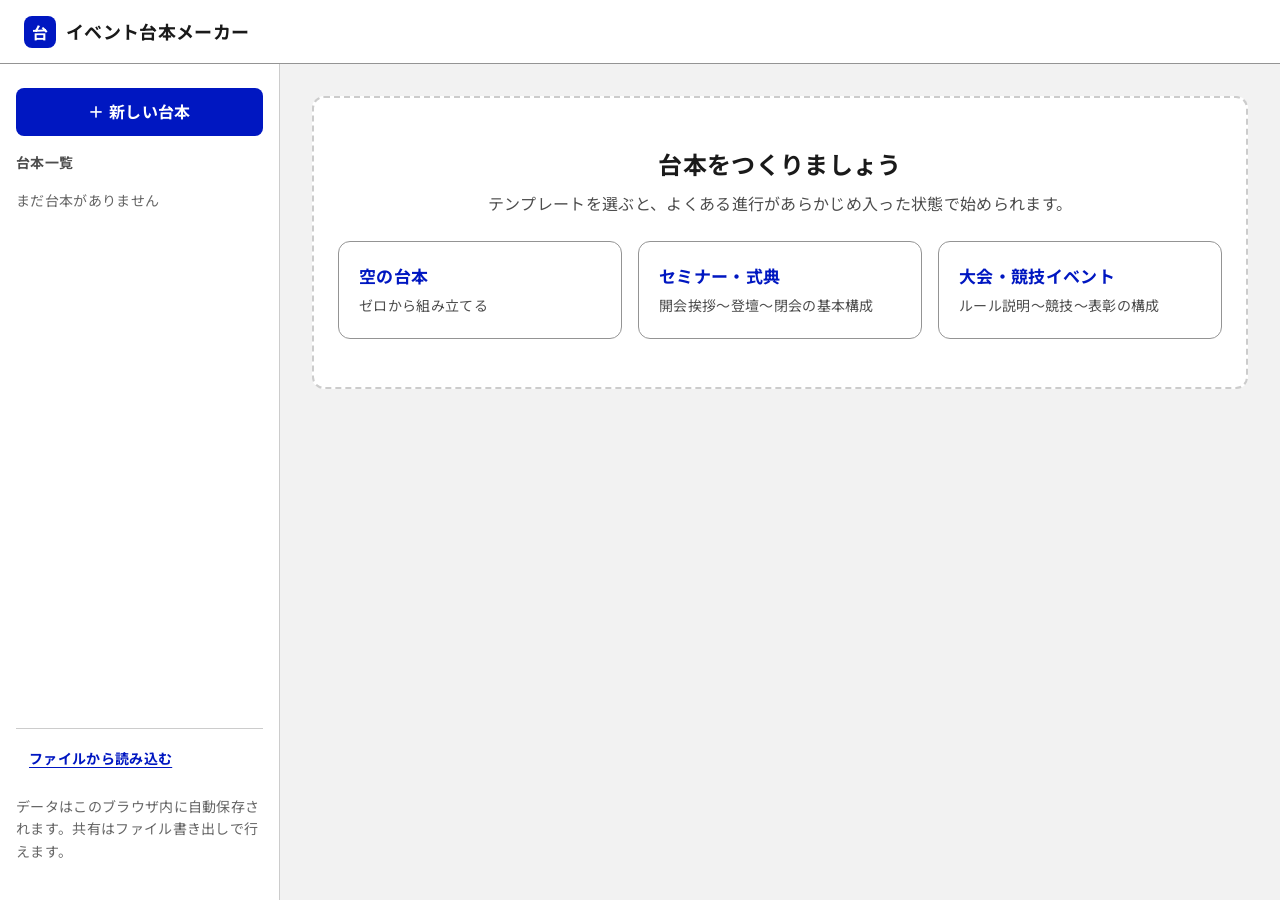
==== index.html @ 3f64791f "イベント台本メーカー 初版 Co-Authored-By: Claude Opus 5.5 <noreply@anthropic.com>" ====
<!doctype html>
<html lang="ja">
<head>
<meta charset="utf-8">
<meta name="viewport" content="width=device-width, initial-scale=1">
<title>イベント台本メーカー</title>
<link rel="preconnect" href="https://fonts.googleapis.com">
<link rel="preconnect" href="https://fonts.gstatic.com" crossorigin>
<link href="https://fonts.googleapis.com/css2?family=Noto+Sans+JP:wght@400;700&family=Noto+Sans+Mono:wght@400;700&display=swap" rel="stylesheet">
<style>
/* ===== デジタル庁デザインシステム（DADS）のデザイントークン ===== */
:root{
  --blue-50:#e8f1fe; --blue-100:#d9e6ff; --blue-200:#c5d7fb; --blue-600:#3460fb;
  --blue-800:#0031d8; --blue-900:#0017c1; --blue-1000:#00118f; --blue-1100:#000071;
  --lightblue-50:#f0f9ff; --lightblue-100:#dcf0ff; --lightblue-900:#0055ad;
  --green-50:#e6f5ec; --green-800:#197a4b;
  --orange-50:#ffeee2; --orange-800:#c74700;
  --yellow-300:#ffd43d;
  --red-50:#fdeeee; --red-900:#ce0000;
  --gray-50:#f2f2f2; --gray-100:#e6e6e6; --gray-200:#cccccc; --gray-420:#949494;
  --gray-536:#767676; --gray-600:#666666; --gray-700:#4d4d4d; --gray-800:#333333; --gray-900:#1a1a1a;
  --white:#fff; --black:#000;
  --radius-4:4px; --radius-8:8px; --radius-12:12px;
  --elevation-1:0 2px 8px 1px rgba(0,0,0,.1),0 1px 5px 0 rgba(0,0,0,.3);
  --elevation-3:0 4px 16px 3px rgba(0,0,0,.1),0 1px 6px 0 rgba(0,0,0,.3);
  --font-sans:'Noto Sans JP',"Hiragino Sans","Hiragino Kaku Gothic ProN",Meiryo,sans-serif;
  --font-mono:'Noto Sans Mono',ui-monospace,monospace;
}
*{box-sizing:border-box}
html,body{margin:0}
body{font-family:var(--font-sans);font-size:16px;line-height:1.7;letter-spacing:.02em;color:var(--gray-900);background:var(--gray-50)}
h1,h2,h3{margin:0;line-height:1.5;font-weight:700}
button,input,select,textarea{font:inherit;color:inherit;letter-spacing:inherit}

/* フォーカスリング（DADS：黒アウトライン＋黄色） */
:focus-visible{outline:4px solid var(--black);outline-offset:2px;box-shadow:0 0 0 2px var(--yellow-300)}

/* ヘッダー */
.app-header{position:sticky;top:0;z-index:20;background:var(--white);border-bottom:1px solid var(--gray-420);height:64px;display:flex;align-items:center;gap:16px;padding:0 24px}
.app-title{font-size:18px;display:flex;align-items:center;gap:10px}
.app-title .logo{width:32px;height:32px;border-radius:var(--radius-8);background:var(--blue-900);color:#fff;display:grid;place-items:center;font-size:16px}
.save-status{margin-left:auto;font-size:14px;color:var(--gray-600)}

/* レイアウト */
.layout{display:grid;grid-template-columns:280px 1fr;min-height:calc(100vh - 64px)}
.sidebar{background:var(--white);border-right:1px solid var(--gray-200);padding:24px 16px;display:flex;flex-direction:column;gap:16px}
.main{padding:32px 32px 120px;max-width:1200px;width:100%}
@media (max-width:860px){
  .layout{grid-template-columns:1fr}
  .sidebar{border-right:none;border-bottom:1px solid var(--gray-200)}
  .main{padding:24px 16px 120px}
  .app-header{padding:0 16px}
}

/* ボタン（DADS：塗り／アウトライン／テキスト） */
.btn{display:inline-flex;align-items:center;justify-content:center;gap:6px;min-height:48px;padding:0 20px;border-radius:var(--radius-8);border:1px solid transparent;font-weight:700;font-size:16px;cursor:pointer;text-decoration:none;white-space:nowrap}
.btn-sm{min-height:36px;padding:0 12px;font-size:14px;border-radius:var(--radius-4)}
.btn-primary{background:var(--blue-900);color:var(--white)}
.btn-primary:hover{background:var(--blue-1000);text-decoration:underline}
.btn-primary:active{background:var(--blue-1100)}
.btn-secondary{background:var(--white);color:var(--blue-900);border-color:var(--blue-900)}
.btn-secondary:hover{background:var(--blue-50);color:var(--blue-1000);border-color:var(--blue-1000);text-decoration:underline}
.btn-tertiary{background:transparent;color:var(--blue-900);text-decoration:underline;text-underline-offset:3px}
.btn-tertiary:hover{background:var(--blue-50);color:var(--blue-1000);text-decoration-thickness:3px}
.btn-danger{background:transparent;color:var(--red-900);text-decoration:underline;text-underline-offset:3px}
.btn-danger:hover{background:var(--red-50)}
.btn:disabled{background:var(--gray-200);color:var(--gray-600);border-color:transparent;cursor:not-allowed;text-decoration:none}
.btn-icon{min-height:36px;width:36px;padding:0;border-radius:var(--radius-4);background:transparent;border:1px solid var(--gray-200);color:var(--gray-800);cursor:pointer;font-size:16px}
.btn-icon:hover{background:var(--gray-50);border-color:var(--gray-536)}
.btn-icon:disabled{opacity:.35;cursor:not-allowed}

/* 入力（DADS：48px高・1pxボーダー・8px角丸） */
.field{display:flex;flex-direction:column;gap:6px;min-width:0}
.field label,.field .label{font-size:14px;font-weight:700;color:var(--gray-800)}
.input,.select,.textarea{width:100%;min-height:48px;padding:10px 14px;border:1px solid var(--gray-600);border-radius:var(--radius-8);background:var(--white);font-size:16px}
.input:hover,.select:hover,.textarea:hover{border-color:var(--black)}
.input-sm{min-height:40px;padding:6px 10px}
.textarea{line-height:1.8;resize:vertical;min-height:96px}
.select{appearance:none;padding-right:40px;background-image:url("data:image/svg+xml,%3Csvg xmlns='http://www.w3.org/2000/svg' width='16' height='16' viewBox='0 0 24 24'%3E%3Cpath fill='%231a1a1a' d='M12 15.4 6.6 10 8 8.6l4 4 4-4 1.4 1.4z'/%3E%3C/svg%3E");background-repeat:no-repeat;background-position:right 12px center}
.hint{font-size:14px;color:var(--gray-600);line-height:1.6}

/* サイドバー：台本一覧 */
.side-heading{font-size:14px;font-weight:700;color:var(--gray-700)}
.script-list{list-style:none;margin:0;padding:0;display:flex;flex-direction:column;gap:4px;overflow:auto}
.script-item{width:100%;text-align:left;background:transparent;border:1px solid transparent;border-radius:var(--radius-8);padding:10px 12px;cursor:pointer;display:block}
.script-item:hover{background:var(--gray-50)}
.script-item[aria-current="true"]{background:var(--blue-50);border-color:var(--blue-200)}
.script-item[aria-current="true"] .si-title{color:var(--blue-900)}
.si-title{font-weight:700;display:block;overflow:hidden;text-overflow:ellipsis;white-space:nowrap}
.si-meta{font-size:13px;color:var(--gray-600)}
.side-footer{margin-top:auto;display:flex;flex-direction:column;gap:4px;border-top:1px solid var(--gray-200);padding-top:12px}
.side-footer .btn{justify-content:flex-start}

/* カード */
.card{background:var(--white);border:1px solid var(--gray-200);border-radius:var(--radius-12);padding:24px}
.card + .card{margin-top:24px}
.grid{display:grid;gap:16px}
.grid-4{grid-template-columns:2fr 1fr 1fr 1fr}
.grid-2{grid-template-columns:1fr 1fr}
@media (max-width:860px){.grid-4,.grid-2{grid-template-columns:1fr 1fr}.grid-4 .span-all{grid-column:1/-1}}

/* タブ */
.toolbar{display:flex;flex-wrap:wrap;align-items:center;gap:12px;margin-bottom:24px}
.tabs{display:inline-flex;border-bottom:1px solid var(--gray-420)}
.tab{background:none;border:none;padding:10px 20px;font-weight:700;color:var(--gray-700);cursor:pointer;border-bottom:4px solid transparent;margin-bottom:-1px}
.tab:hover{color:var(--blue-900);background:var(--blue-50)}
.tab[aria-selected="true"]{color:var(--blue-900);border-bottom-color:var(--blue-900)}
.toolbar .spacer{flex:1}
.btn-group{display:flex;flex-wrap:wrap;gap:8px}

/* サマリー */
.summary{display:flex;flex-wrap:wrap;gap:24px;padding:16px 20px;background:var(--lightblue-50);border:1px solid var(--lightblue-100);border-radius:var(--radius-8);margin:24px 0}
.summary div{display:flex;flex-direction:column}
.summary dt{font-size:13px;color:var(--gray-700)}
.summary dd{margin:0;font-size:22px;font-weight:700;font-family:var(--font-mono);color:var(--lightblue-900)}

/* セグメント（台本の1ブロック） */
.seg-list{list-style:none;margin:0;padding:0;display:flex;flex-direction:column;gap:12px}
.seg{background:var(--white);border:1px solid var(--gray-200);border-left:6px solid var(--seg-color,var(--gray-420));border-radius:var(--radius-8);transition:box-shadow .15s}
.seg:hover{box-shadow:var(--elevation-1)}
.seg.dragging{opacity:.5}
.seg.drop-before{box-shadow:0 -4px 0 0 var(--blue-900)}
.seg.drop-after{box-shadow:0 4px 0 0 var(--blue-900)}
.seg-head{display:grid;grid-template-columns:28px 92px 120px 1fr 96px auto;gap:12px;align-items:center;padding:12px 16px}
.drag-handle{cursor:grab;color:var(--gray-536);font-size:18px;text-align:center;user-select:none;background:none;border:none;padding:4px}
.seg-time{font-family:var(--font-mono);font-weight:700;font-size:18px;color:var(--gray-900)}
.seg-time small{display:block;font-size:12px;color:var(--gray-600);font-weight:400;font-family:var(--font-sans)}
.dur-wrap{display:flex;align-items:center;gap:4px}
.dur-wrap .input{text-align:right;font-family:var(--font-mono)}
.dur-wrap span{font-size:14px;color:var(--gray-700)}
.seg-actions{display:flex;gap:4px}
.seg-body{padding:0 16px 16px 56px;display:grid;gap:12px}
.seg-body[hidden]{display:none}
.cue-grid{display:grid;grid-template-columns:repeat(4,1fr);gap:12px}
.toggle-body{background:none;border:none;color:var(--blue-900);font-size:14px;font-weight:700;cursor:pointer;padding:0 16px 12px 56px;text-decoration:underline;text-underline-offset:3px}
.main{container-type:inline-size}
@container (max-width:900px){
  .seg-head{grid-template-columns:24px auto 140px 104px 1fr;grid-template-areas:"h t type dur a" "h title title title title"}
  .seg-head .drag-handle{grid-area:h}.seg-head .seg-time{grid-area:t}.seg-head .type-sel{grid-area:type}
  .seg-head .dur-wrap{grid-area:dur}.seg-head .title-in{grid-area:title}.seg-head .seg-actions{grid-area:a;justify-content:flex-end}
  .seg-body,.toggle-body{padding-left:52px}
  .cue-grid{grid-template-columns:1fr 1fr}
}
@container (max-width:560px){
  .seg-head{grid-template-columns:20px 1fr 1fr;grid-template-areas:"h t a" "h type dur" "h title title";padding:12px}
  .seg-actions{flex-wrap:wrap}
  .seg-body,.toggle-body{padding-left:12px;padding-right:12px}
  .cue-grid{grid-template-columns:1fr}
}
.add-row{display:flex;flex-wrap:wrap;gap:12px;margin-top:16px}

/* タイプ別の色 */
.t-progress{--seg-color:var(--blue-900)}
.t-mc{--seg-color:#008bf2}
.t-talk{--seg-color:var(--orange-800)}
.t-show{--seg-color:var(--green-800)}
.t-break{--seg-color:var(--gray-420)}
.t-other{--seg-color:var(--gray-700)}
.tag{display:inline-block;font-size:12px;font-weight:700;padding:2px 8px;border-radius:var(--radius-4);border:1px solid currentColor;white-space:nowrap}
.tag.t-progress{color:var(--blue-900);background:var(--blue-50)}
.tag.t-mc{color:var(--lightblue-900);background:var(--lightblue-50)}
.tag.t-talk{color:var(--orange-800);background:var(--orange-50)}
.tag.t-show{color:var(--green-800);background:var(--green-50)}
.tag.t-break{color:var(--gray-700);background:var(--gray-50)}
.tag.t-other{color:var(--gray-800);background:var(--white)}

/* 空状態 */
.empty{text-align:center;padding:48px 24px;border:2px dashed var(--gray-200);border-radius:var(--radius-12);background:var(--white)}
.empty p{color:var(--gray-700);margin:8px 0 24px}
.template-grid{display:grid;grid-template-columns:repeat(auto-fit,minmax(220px,1fr));gap:16px;margin-top:24px;text-align:left}
.template-card{background:var(--white);border:1px solid var(--gray-420);border-radius:var(--radius-12);padding:20px;cursor:pointer;text-align:left}
.template-card:hover{border-color:var(--blue-900);background:var(--blue-50)}
.template-card strong{display:block;color:var(--blue-900);font-size:17px}
.template-card span{font-size:14px;color:var(--gray-700)}

/* プレビュー（台本・印刷用） */
.preview{background:var(--white);border:1px solid var(--gray-200);border-radius:var(--radius-12);padding:40px}
.pv-head{border-bottom:2px solid var(--gray-900);padding-bottom:16px;margin-bottom:20px}
.pv-head h2{font-size:26px}
.pv-meta{display:flex;flex-wrap:wrap;gap:4px 24px;font-size:14px;color:var(--gray-700);margin-top:8px}
.pv-memo{white-space:pre-wrap;font-size:14px;background:var(--gray-50);padding:12px 16px;border-radius:var(--radius-8);margin-bottom:20px}
.pv-table{width:100%;border-collapse:collapse;font-size:14px;line-height:1.7}
.pv-table th{background:var(--gray-800);color:#fff;text-align:left;padding:8px 10px;font-weight:700;white-space:nowrap}
.pv-table td{border-bottom:1px solid var(--gray-200);padding:10px;vertical-align:top}
.pv-table tr.pv-break td{background:var(--gray-50)}
.pv-time{font-family:var(--font-mono);font-weight:700;white-space:nowrap}
.pv-title{font-weight:700;font-size:15px;display:flex;gap:8px;align-items:center;flex-wrap:wrap}
.pv-speaker{font-size:13px;color:var(--gray-700)}
.pv-line{white-space:pre-wrap;margin-top:6px;padding-left:12px;border-left:3px solid var(--gray-200)}
.pv-cue{font-size:13px;white-space:pre-wrap}
.pv-cue b{display:inline-block;min-width:3em;color:var(--gray-700)}
.preview-wrap{overflow-x:auto}

/* トースト */
.toast{position:fixed;left:50%;bottom:24px;transform:translateX(-50%);background:var(--gray-900);color:#fff;padding:12px 16px 12px 20px;border-radius:var(--radius-8);box-shadow:var(--elevation-3);display:flex;align-items:center;gap:16px;z-index:50;max-width:calc(100% - 32px)}
.toast[hidden]{display:none}
.toast button{background:none;border:none;color:var(--yellow-300);font-weight:700;text-decoration:underline;cursor:pointer;padding:4px}

/* ダイアログ */
dialog{border:none;border-radius:var(--radius-12);padding:32px;max-width:480px;width:calc(100% - 32px);box-shadow:var(--elevation-3)}
dialog::backdrop{background:rgba(0,0,0,.5)}
dialog h2{font-size:20px;margin-bottom:8px}
dialog .actions{display:flex;justify-content:flex-end;gap:12px;margin-top:24px;flex-wrap:wrap}

.visually-hidden{position:absolute!important;width:1px;height:1px;overflow:hidden;clip:rect(0 0 0 0);white-space:nowrap}

/* 印刷 */
@media print{
  @page{size:A4;margin:12mm}
  body{background:#fff}
  .app-header,.sidebar,.toolbar,.no-print,.toast{display:none!important}
  .layout{display:block}
  .main{padding:0;max-width:none}
  .preview{border:none;padding:0}
  .pv-table th{background:#333!important;color:#fff!important;-webkit-print-color-adjust:exact;print-color-adjust:exact}
  .pv-table tr{break-inside:avoid}
}
</style>
</head>
<body>
<header class="app-header">
  <h1 class="app-title"><span class="logo" aria-hidden="true">台</span>イベント台本メーカー</h1>
  <span class="save-status" id="saveStatus" role="status" aria-live="polite"></span>
</header>

<div class="layout">
  <aside class="sidebar" aria-label="台本一覧">
    <button class="btn btn-primary" id="newBtn">＋ 新しい台本</button>
    <h2 class="side-heading">台本一覧</h2>
    <ul class="script-list" id="scriptList"></ul>
    <div class="side-footer">
      <button class="btn btn-tertiary btn-sm" id="importBtn">ファイルから読み込む</button>
      <input type="file" id="importFile" accept=".json,application/json" class="visually-hidden" tabindex="-1">
      <p class="hint">データはこのブラウザ内に自動保存されます。共有はファイル書き出しで行えます。</p>
    </div>
  </aside>

  <main class="main" id="main"></main>
</div>

<div class="toast" id="toast" hidden role="status" aria-live="polite"><span id="toastMsg"></span><button id="toastUndo" hidden>元に戻す</button></div>

<dialog id="confirmDlg">
  <h2 id="confirmTitle">確認</h2>
  <p id="confirmMsg"></p>
  <div class="actions">
    <button class="btn btn-secondary" value="cancel" id="confirmCancel">キャンセル</button>
    <button class="btn btn-primary" id="confirmOk">削除する</button>
  </div>
</dialog>

<script>
(() => {
'use strict';

const STORE_KEY = 'event-script-maker:v1';
const TYPES = [
  {v:'progress', label:'進行'},
  {v:'mc',       label:'MC'},
  {v:'talk',     label:'登壇・挨拶'},
  {v:'show',     label:'演出'},
  {v:'break',    label:'休憩・転換'},
  {v:'other',    label:'その他'},
];
const typeLabel = v => (TYPES.find(t => t.v === v) || TYPES[5]).label;

const uid = () => Math.random().toString(36).slice(2, 10) + Date.now().toString(36).slice(-4);
const esc = s => String(s ?? '').replace(/[&<>"']/g, c => ({'&':'&amp;','<':'&lt;','>':'&gt;','"':'&quot;',"'":'&#39;'}[c]));

const seg = (type, title, dur, extra = {}) => ({id:uid(), type, title, dur, speaker:'', line:'', sound:'', light:'', video:'', note:'', ...extra});

const TEMPLATES = {
  blank: {
    name:'空の台本', desc:'ゼロから組み立てる',
    rows: () => [seg('progress','開演', 5)],
  },
  ceremony: {
    name:'セミナー・式典', desc:'開会挨拶〜登壇〜閉会の基本構成',
    rows: () => [
      seg('show','開場・客入れ', 30, {sound:'客入れBGM', light:'客電100%', video:'待機スライド'}),
      seg('mc','開演アナウンス', 3, {speaker:'MC', line:'皆さま、本日はお忙しい中お越しいただき、誠にありがとうございます。\nまもなく開演いたします。', sound:'BGM F.O.', light:'客電ダウン'}),
      seg('talk','主催者挨拶', 5, {speaker:'主催者', video:'タイトルスライド'}),
      seg('talk','基調講演', 40, {speaker:'登壇者', video:'登壇者PC切替'}),
      seg('break','休憩', 10, {sound:'休憩BGM', light:'客電50%'}),
      seg('talk','パネルディスカッション', 40, {speaker:'モデレーター／パネリスト'}),
      seg('mc','閉会挨拶・アナウンス', 5, {speaker:'MC', line:'以上をもちまして、本日のプログラムはすべて終了となります。'}),
      seg('show','客出し', 15, {sound:'客出しBGM', light:'客電100%'}),
    ],
  },
  competition: {
    name:'大会・競技イベント', desc:'ルール説明〜競技〜表彰の構成',
    rows: () => [
      seg('show','開場・受付', 30, {sound:'客入れBGM'}),
      seg('mc','オープニング', 5, {speaker:'MC', line:'お待たせいたしました！ただいまより大会を開催いたします！', sound:'OP SE → BGM', light:'ステージ明転'}),
      seg('mc','ルール説明', 5, {speaker:'MC', video:'ルールスライド'}),
      seg('progress','競技', 60, {note:'計測スタッフ配置'}),
      seg('break','集計・転換', 15, {sound:'転換BGM'}),
      seg('show','結果発表・表彰式', 15, {speaker:'MC／プレゼンター', sound:'ドラムロール→ファンファーレ', light:'スポット'}),
      seg('mc','クロージング', 5, {speaker:'MC'}),
    ],
  },
};

/* ---------- 状態 ---------- */
let state = load();
let view = 'edit';
let openBodies = new Set();
let undoFn = null;

function load(){
  try {
    const d = JSON.parse(localStorage.getItem(STORE_KEY));
    if (d && Array.isArray(d.scripts)) return d;
  } catch(e) {}
  return {scripts:[], currentId:null};
}
let saveTimer;
function save(immediate){
  clearTimeout(saveTimer);
  const run = () => {
    try {
      localStorage.setItem(STORE_KEY, JSON.stringify(state));
      setStatus('保存しました ' + new Date().toLocaleTimeString('ja-JP',{hour:'2-digit',minute:'2-digit'}));
    } catch(e) { setStatus('保存できませんでした（ブラウザの設定をご確認ください）'); }
  };
  setStatus('保存中…');
  immediate ? run() : (saveTimer = setTimeout(run, 400));
}
const setStatus = t => document.getElementById('saveStatus').textContent = t;
const current = () => state.scripts.find(s => s.id === state.currentId) || null;
const touch = s => { s.updatedAt = Date.now(); };

/* ---------- 時間計算 ---------- */
function toSec(hhmm){
  const m = /^(\d{1,2}):(\d{2})/.exec(hhmm || '');
  return m ? (+m[1]) * 3600 + (+m[2]) * 60 : 0;
}
function fmt(sec){
  sec = Math.round(sec);
  const h = Math.floor(sec / 3600) % 24, m = Math.floor(sec % 3600 / 60), s = sec % 60;
  const p = n => String(n).padStart(2,'0');
  return `${p(h)}:${p(m)}` + (s ? `:${p(s)}` : '');
}
function fmtDur(min){
  const total = Math.round(min * 60);
  const h = Math.floor(total / 3600), m = Math.floor(total % 3600 / 60), s = total % 60;
  return (h ? `${h}時間` : '') + (m || (!h && !s) ? `${m}分` : '') + (s ? `${s}秒` : '');
}
function timeline(s){
  let t = toSec(s.startTime);
  return s.rows.map(r => { const start = t; t += (Number(r.dur) || 0) * 60; return {start, end:t}; });
}

/* ---------- 台本操作 ---------- */
function createScript(tplKey){
  const tpl = TEMPLATES[tplKey];
  const s = {
    id:uid(), title: tplKey === 'blank' ? '新しい台本' : tpl.name + '（台本）',
    date:'', venue:'', startTime:'13:00', staff:'', memo:'',
    rows: tpl.rows(), updatedAt: Date.now(),
  };
  state.scripts.unshift(s);
  state.currentId = s.id;
  view = 'edit';
  save(true); render();
  setTimeout(() => document.getElementById('f-title')?.select(), 0);
}

/* ---------- 描画 ---------- */
const $main = document.getElementById('main');

function render(){
  renderList();
  const s = current();
  if (!s) return renderEmpty();
  $main.innerHTML = `
    <div class="toolbar no-print">
      <div class="tabs" role="tablist" aria-label="表示切替">
        <button class="tab" role="tab" aria-selected="${view==='edit'}" data-view="edit">編集</button>
        <button class="tab" role="tab" aria-selected="${view==='preview'}" data-view="preview">台本プレビュー</button>
      </div>
      <span class="spacer"></span>
      <div class="btn-group">
        <button class="btn btn-secondary btn-sm" data-act="print">印刷・PDF</button>
        <button class="btn btn-secondary btn-sm" data-act="csv">Excel用CSV</button>
        <button class="btn btn-secondary btn-sm" data-act="export">共有用ファイル</button>
        <button class="btn btn-tertiary btn-sm" data-act="dup-script">台本を複製</button>
        <button class="btn btn-danger btn-sm" data-act="del-script">台本を削除</button>
      </div>
    </div>
    ${view === 'edit' ? editHTML(s) : previewHTML(s)}
  `;
  if (view === 'edit') bindDrag();
}

function renderList(){
  const ul = document.getElementById('scriptList');
  if (!state.scripts.length){ ul.innerHTML = '<li class="hint">まだ台本がありません</li>'; return; }
  ul.innerHTML = state.scripts.map(s => `
    <li><button class="script-item" data-open="${s.id}" aria-current="${s.id===state.currentId}">
      <span class="si-title">${esc(s.title || '無題の台本')}</span>
      <span class="si-meta">${esc(s.date || '日付未定')}・${s.rows.length}項目</span>
    </button></li>`).join('');
}

function renderEmpty(){
  $main.innerHTML = `
    <div class="empty">
      <h2>台本をつくりましょう</h2>
      <p>テンプレートを選ぶと、よくある進行があらかじめ入った状態で始められます。</p>
      <div class="template-grid">
        ${Object.entries(TEMPLATES).map(([k,t]) => `
          <button class="template-card" data-tpl="${k}"><strong>${esc(t.name)}</strong><span>${esc(t.desc)}</span></button>`).join('')}
      </div>
    </div>`;
}

function editHTML(s){
  const tl = timeline(s);
  const total = s.rows.reduce((a,r) => a + (Number(r.dur)||0), 0);
  return `
  <section class="card" aria-labelledby="meta-h">
    <h2 id="meta-h" class="visually-hidden">基本情報</h2>
    <div class="grid grid-4">
      <div class="field span-all"><label for="f-title">イベント名</label><input class="input" id="f-title" data-meta="title" value="${esc(s.title)}"></div>
      <div class="field"><label for="f-date">開催日</label><input class="input" type="date" id="f-date" data-meta="date" value="${esc(s.date)}"></div>
      <div class="field"><label for="f-start">開始時刻</label><input class="input" type="time" id="f-start" data-meta="startTime" value="${esc(s.startTime)}"></div>
      <div class="field"><label for="f-staff">作成者</label><input class="input" id="f-staff" data-meta="staff" value="${esc(s.staff)}"></div>
    </div>
    <div class="grid grid-2" style="margin-top:16px">
      <div class="field"><label for="f-venue">会場</label><input class="input" id="f-venue" data-meta="venue" value="${esc(s.venue)}"></div>
      <div class="field"><label for="f-memo">全体メモ（注意事項・連絡先など）</label><textarea class="textarea" id="f-memo" data-meta="memo" rows="2" style="min-height:48px">${esc(s.memo)}</textarea></div>
    </div>
  </section>

  <dl class="summary" id="summary">
    <div><dt>開始</dt><dd>${fmt(toSec(s.startTime))}</dd></div>
    <div><dt>終了予定</dt><dd id="sum-end">${fmt(toSec(s.startTime) + total*60)}</dd></div>
    <div><dt>総尺</dt><dd id="sum-total">${fmtDur(total)}</dd></div>
    <div><dt>項目数</dt><dd>${s.rows.length}</dd></div>
  </dl>

  <h2 class="visually-hidden">進行表</h2>
  <ol class="seg-list" id="segList">
    ${s.rows.map((r,i) => segHTML(r, i, tl[i], s.rows.length)).join('')}
  </ol>
  <div class="add-row">
    <button class="btn btn-primary" data-act="add">＋ 項目を追加</button>
    <button class="btn btn-tertiary" data-act="expand-all">${openBodies.size ? 'すべて閉じる' : 'すべての詳細を開く'}</button>
  </div>
  <p class="hint" style="margin-top:12px">ヒント：左端の「⋮⋮」をドラッグして並べ替えできます。時刻は開始時刻と各項目の尺から自動で計算されます。</p>`;
}

function segHTML(r, i, t, n){
  const open = openBodies.has(r.id);
  const hasDetail = r.line || r.sound || r.light || r.video || r.note;
  return `
  <li class="seg t-${r.type}" data-id="${r.id}">
    <div class="seg-head">
      <button class="drag-handle" draggable="true" aria-label="ドラッグして並べ替え" title="ドラッグして並べ替え" tabindex="-1">⋮⋮</button>
      <div class="seg-time" data-time>${fmt(t.start)}<small>〜${fmt(t.end)}</small></div>
      <select class="select input-sm type-sel" data-f="type" aria-label="区分">
        ${TYPES.map(tp => `<option value="${tp.v}" ${tp.v===r.type?'selected':''}>${tp.label}</option>`).join('')}
      </select>
      <input class="input input-sm title-in" data-f="title" value="${esc(r.title)}" placeholder="項目名（例：開会挨拶）" aria-label="項目名">
      <div class="dur-wrap"><input class="input input-sm" type="number" min="0" step="0.5" data-f="dur" value="${esc(r.dur)}" aria-label="尺（分）"><span>分</span></div>
      <div class="seg-actions">
        <button class="btn-icon" data-act="up" aria-label="上へ移動" title="上へ" ${i===0?'disabled':''}>↑</button>
        <button class="btn-icon" data-act="down" aria-label="下へ移動" title="下へ" ${i===n-1?'disabled':''}>↓</button>
        <button class="btn-icon" data-act="insert" aria-label="この下に項目を追加" title="この下に追加">＋</button>
        <button class="btn-icon" data-act="dup" aria-label="複製" title="複製">⧉</button>
        <button class="btn-icon" data-act="del" aria-label="削除" title="削除" style="color:var(--red-900)">✕</button>
      </div>
    </div>
    <button class="toggle-body" data-act="toggle" aria-expanded="${open}">${open ? '▲ 詳細を閉じる' : '▼ 台詞・演出キューを' + (hasDetail ? '見る' : '書く')}${!open && hasDetail ? '（入力あり）' : ''}</button>
    <div class="seg-body" ${open ? '' : 'hidden'}>
      <div class="field"><label>話者・担当</label><input class="input input-sm" data-f="speaker" value="${esc(r.speaker)}" placeholder="例：MC 山田"></div>
      <div class="field"><label>台詞・進行内容</label><textarea class="textarea" data-f="line" rows="4" placeholder="読み上げる台詞や進行の流れを書きます">${esc(r.line)}</textarea></div>
      <div class="cue-grid">
        <div class="field"><label>音響</label><textarea class="textarea" style="min-height:64px" data-f="sound" rows="2" placeholder="BGM・SE・マイク">${esc(r.sound)}</textarea></div>
        <div class="field"><label>照明</label><textarea class="textarea" style="min-height:64px" data-f="light" rows="2" placeholder="明転・暗転・スポット">${esc(r.light)}</textarea></div>
        <div class="field"><label>映像</label><textarea class="textarea" style="min-height:64px" data-f="video" rows="2" placeholder="スライド・VTR">${esc(r.video)}</textarea></div>
        <div class="field"><label>備考・スタッフ</label><textarea class="textarea" style="min-height:64px" data-f="note" rows="2" placeholder="動線・小道具など">${esc(r.note)}</textarea></div>
      </div>
    </div>
  </li>`;
}

function previewHTML(s){
  const tl = timeline(s);
  const total = s.rows.reduce((a,r) => a + (Number(r.dur)||0), 0);
  const meta = [
    s.date && `開催日：${esc(s.date)}`,
    s.venue && `会場：${esc(s.venue)}`,
    `時間：${fmt(toSec(s.startTime))}〜${fmt(toSec(s.startTime)+total*60)}（${fmtDur(total)}）`,
    s.staff && `作成：${esc(s.staff)}`,
  ].filter(Boolean).map(x => `<span>${x}</span>`).join('');
  const cue = r => [['音響',r.sound],['照明',r.light],['映像',r.video],['備考',r.note]]
    .filter(([,v]) => v).map(([k,v]) => `<div><b>${k}</b>${esc(v)}</div>`).join('');
  return `
  <article class="preview">
    <header class="pv-head"><h2>${esc(s.title || '無題の台本')}</h2><div class="pv-meta">${meta}</div></header>
    ${s.memo ? `<div class="pv-memo">${esc(s.memo)}</div>` : ''}
    <div class="preview-wrap"><table class="pv-table">
      <thead><tr><th style="width:90px">時刻</th><th style="width:60px">尺</th><th>内容・台詞</th><th style="width:30%">演出キュー</th></tr></thead>
      <tbody>
      ${s.rows.map((r,i) => `
        <tr class="${r.type==='break'?'pv-break':''}">
          <td class="pv-time">${fmt(tl[i].start)}</td>
          <td>${fmtDur(Number(r.dur)||0)}</td>
          <td>
            <div class="pv-title"><span class="tag t-${r.type}">${typeLabel(r.type)}</span>${esc(r.title)}</div>
            ${r.speaker ? `<div class="pv-speaker">話者：${esc(r.speaker)}</div>` : ''}
            ${r.line ? `<div class="pv-line">${esc(r.line)}</div>` : ''}
          </td>
          <td class="pv-cue">${cue(r)}</td>
        </tr>`).join('')}
      </tbody>
    </table></div>
  </article>`;
}

/* 入力中は再描画せず、時刻とサマリーだけ更新（フォーカスを失わないため） */
function refreshTimes(){
  const s = current(); if (!s) return;
  const tl = timeline(s);
  document.querySelectorAll('.seg').forEach((el, i) => {
    const t = tl[i]; if (!t) return;
    el.querySelector('[data-time]').innerHTML = `${fmt(t.start)}<small>〜${fmt(t.end)}</small>`;
  });
  const total = s.rows.reduce((a,r) => a + (Number(r.dur)||0), 0);
  const end = document.getElementById('sum-end'), tot = document.getElementById('sum-total');
  if (end) end.textContent = fmt(toSec(s.startTime) + total*60);
  if (tot) tot.textContent = fmtDur(total);
  const startDd = document.querySelector('#summary dd');
  if (startDd) startDd.textContent = fmt(toSec(s.startTime));
}

/* ---------- イベント ---------- */
document.addEventListener('input', e => {
  const s = current(); if (!s) return;
  const t = e.target;
  if (t.dataset.meta){
    s[t.dataset.meta] = t.value; touch(s); save();
    if (t.dataset.meta === 'startTime') refreshTimes();
    if (t.dataset.meta === 'title' || t.dataset.meta === 'date') renderList();
    return;
  }
  const f = t.dataset.f; if (!f) return;
  const li = t.closest('.seg'); const r = s.rows.find(x => x.id === li.dataset.id); if (!r) return;
  r[f] = f === 'dur' ? (t.value === '' ? '' : Math.max(0, Number(t.value))) : t.value;
  touch(s); save();
  if (f === 'dur') refreshTimes();
  if (f === 'type') li.className = `seg t-${t.value}`;
});

document.addEventListener('click', async e => {
  const b = e.target.closest('button'); if (!b) return;

  if (b.id === 'newBtn'){ state.currentId = null; renderList(); renderEmpty(); return; }
  if (b.id === 'importBtn'){ document.getElementById('importFile').click(); return; }
  if (b.id === 'toastUndo'){ undoFn && undoFn(); hideToast(); return; }
  if (b.dataset.tpl){ createScript(b.dataset.tpl); return; }
  if (b.dataset.open){ state.currentId = b.dataset.open; save(true); render(); return; }
  if (b.dataset.view){ view = b.dataset.view; render(); return; }

  const s = current(); if (!s) return;
  const act = b.dataset.act; if (!act) return;
  const li = b.closest('.seg');
  const idx = li ? s.rows.findIndex(r => r.id === li.dataset.id) : -1;

  switch (act){
    case 'add': {
      const r = seg('progress','', 5); s.rows.push(r); openBodies.add(r.id);
      commit(s); focusRow(r.id); break;
    }
    case 'insert': {
      const r = seg(s.rows[idx].type,'', 5); s.rows.splice(idx+1, 0, r);
      commit(s); focusRow(r.id); break;
    }
    case 'dup': {
      const r = {...s.rows[idx], id:uid()}; s.rows.splice(idx+1, 0, r);
      commit(s); toast('項目を複製しました'); break;
    }
    case 'del': {
      const [removed] = s.rows.splice(idx, 1);
      commit(s);
      toast(`「${removed.title || '無題の項目'}」を削除しました`, () => { s.rows.splice(idx, 0, removed); commit(s); });
      break;
    }
    case 'up': case 'down': {
      const j = act === 'up' ? idx-1 : idx+1;
      if (j < 0 || j >= s.rows.length) break;
      [s.rows[idx], s.rows[j]] = [s.rows[j], s.rows[idx]];
      const id = s.rows[j].id; commit(s);
      document.querySelector(`.seg[data-id="${id}"] [data-act="${act}"]:not(:disabled)`)?.focus();
      break;
    }
    case 'toggle': {
      const id = li.dataset.id;
      openBodies.has(id) ? openBodies.delete(id) : openBodies.add(id);
      render(); document.querySelector(`.seg[data-id="${id}"] [data-act="toggle"]`)?.focus(); break;
    }
    case 'expand-all': {
      if (openBodies.size) openBodies.clear(); else s.rows.forEach(r => openBodies.add(r.id));
      render(); break;
    }
    case 'print': {
      if (view !== 'preview'){ view = 'preview'; render(); }
      setTimeout(() => window.print(), 50); break;
    }
    case 'csv': exportCSV(s); break;
    case 'export': exportJSON(s); break;
    case 'dup-script': {
      const c = JSON.parse(JSON.stringify(s));
      c.id = uid(); c.title = s.title + '（コピー）'; c.rows.forEach(r => r.id = uid()); c.updatedAt = Date.now();
      state.scripts.unshift(c); state.currentId = c.id; save(true); render(); toast('台本を複製しました'); break;
    }
    case 'del-script': {
      const ok = await confirmDlg('台本を削除しますか？', `「${s.title || '無題の台本'}」を削除します。削除後しばらくは「元に戻す」で復元できます。`);
      if (!ok) break;
      const pos = state.scripts.indexOf(s);
      state.scripts.splice(pos, 1);
      state.currentId = state.scripts[0]?.id || null;
      save(true); render();
      toast('台本を削除しました', () => { state.scripts.splice(pos, 0, s); state.currentId = s.id; save(true); render(); });
      break;
    }
  }
});

function commit(s){ touch(s); save(true); render(); }
function focusRow(id){
  const el = document.querySelector(`.seg[data-id="${id}"] [data-f="title"]`);
  if (el){ el.focus(); el.scrollIntoView({block:'center', behavior:'smooth'}); }
}

/* ドラッグで並べ替え */
function bindDrag(){
  const list = document.getElementById('segList'); if (!list) return;
  let dragId = null;
  list.querySelectorAll('.drag-handle').forEach(h => {
    h.addEventListener('dragstart', e => {
      const li = h.closest('.seg'); dragId = li.dataset.id; li.classList.add('dragging');
      e.dataTransfer.effectAllowed = 'move'; e.dataTransfer.setData('text/plain', dragId);
      e.dataTransfer.setDragImage(li, 20, 20);
    });
    h.addEventListener('dragend', () => { dragId = null; render(); });
  });
  list.querySelectorAll('.seg').forEach(li => {
    li.addEventListener('dragover', e => {
      if (!dragId) return; e.preventDefault();
      const after = e.clientY > li.getBoundingClientRect().top + li.offsetHeight / 2;
      list.querySelectorAll('.drop-before,.drop-after').forEach(x => x.classList.remove('drop-before','drop-after'));
      li.classList.add(after ? 'drop-after' : 'drop-before');
    });
    li.addEventListener('drop', e => {
      e.preventDefault(); const s = current(); if (!s || !dragId || dragId === li.dataset.id) return;
      const after = li.classList.contains('drop-after');
      const from = s.rows.findIndex(r => r.id === dragId);
      const [moved] = s.rows.splice(from, 1);
      let to = s.rows.findIndex(r => r.id === li.dataset.id) + (after ? 1 : 0);
      s.rows.splice(to, 0, moved);
      dragId = null; commit(s);
    });
  });
}

/* ---------- 書き出し・読み込み ---------- */
function download(name, content, type){
  const a = document.createElement('a');
  a.href = URL.createObjectURL(new Blob([content], {type}));
  a.download = name; document.body.appendChild(a); a.click();
  setTimeout(() => { URL.revokeObjectURL(a.href); a.remove(); }, 100);
}
const safeName = s => (s.title || '台本').replace(/[\\/:*?"<>|]/g, '_');

function exportJSON(s){
  download(`${safeName(s)}.json`, JSON.stringify({app:'event-script-maker', version:1, script:s}, null, 2), 'application/json');
  toast('共有用ファイルを書き出しました。相手は「ファイルから読み込む」で開けます');
}
function exportCSV(s){
  const tl = timeline(s);
  const q = v => `"${String(v ?? '').replace(/"/g,'""')}"`;
  const head = ['No','開始','終了','尺(分)','区分','項目','話者・担当','台詞・進行内容','音響','照明','映像','備考'];
  const lines = [head.map(q).join(',')].concat(s.rows.map((r,i) =>
    [i+1, fmt(tl[i].start), fmt(tl[i].end), r.dur, typeLabel(r.type), r.title, r.speaker, r.line, r.sound, r.light, r.video, r.note].map(q).join(',')));
  download(`${safeName(s)}.csv`, '﻿' + lines.join('\r\n'), 'text/csv');
  toast('CSVを書き出しました（Excelでそのまま開けます）');
}
document.getElementById('importFile').addEventListener('change', async e => {
  const file = e.target.files[0]; e.target.value = ''; if (!file) return;
  try {
    const d = JSON.parse(await file.text());
    const s = d.script || d;
    if (!Array.isArray(s.rows)) throw new Error();
    s.id = uid(); s.rows.forEach(r => r.id = uid()); s.updatedAt = Date.now();
    state.scripts.unshift(s); state.currentId = s.id; view = 'edit';
    save(true); render(); toast(`「${s.title}」を読み込みました`);
  } catch(err) { toast('このファイルは読み込めませんでした。書き出した .json ファイルを選んでください'); }
});

/* ---------- トースト・ダイアログ ---------- */
let toastTimer;
function toast(msg, undo){
  const el = document.getElementById('toast');
  document.getElementById('toastMsg').textContent = msg;
  const ub = document.getElementById('toastUndo');
  undoFn = undo || null; ub.hidden = !undo;
  el.hidden = false; clearTimeout(toastTimer);
  toastTimer = setTimeout(hideToast, undo ? 8000 : 3500);
}
function hideToast(){ document.getElementById('toast').hidden = true; undoFn = null; }

function confirmDlg(title, msg){
  const d = document.getElementById('confirmDlg');
  document.getElementById('confirmTitle').textContent = title;
  document.getElementById('confirmMsg').textContent = msg;
  return new Promise(res => {
    const done = v => { d.close(); ok.onclick = cancel.onclick = null; res(v); };
    const ok = document.getElementById('confirmOk'), cancel = document.getElementById('confirmCancel');
    ok.onclick = () => done(true); cancel.onclick = () => done(false);
    d.oncancel = () => res(false);
    d.showModal(); cancel.focus();
  });
}

/* キーボードショートカット：Ctrl/⌘+P で台本印刷 */
document.addEventListener('keydown', e => {
  if ((e.metaKey || e.ctrlKey) && e.key === 'p' && current() && view !== 'preview'){
    e.preventDefault(); view = 'preview'; render(); setTimeout(() => window.print(), 50);
  }
});

if (!state.currentId && state.scripts[0]) state.currentId = state.scripts[0].id;
render();
})();
</script>
</body>
</html>
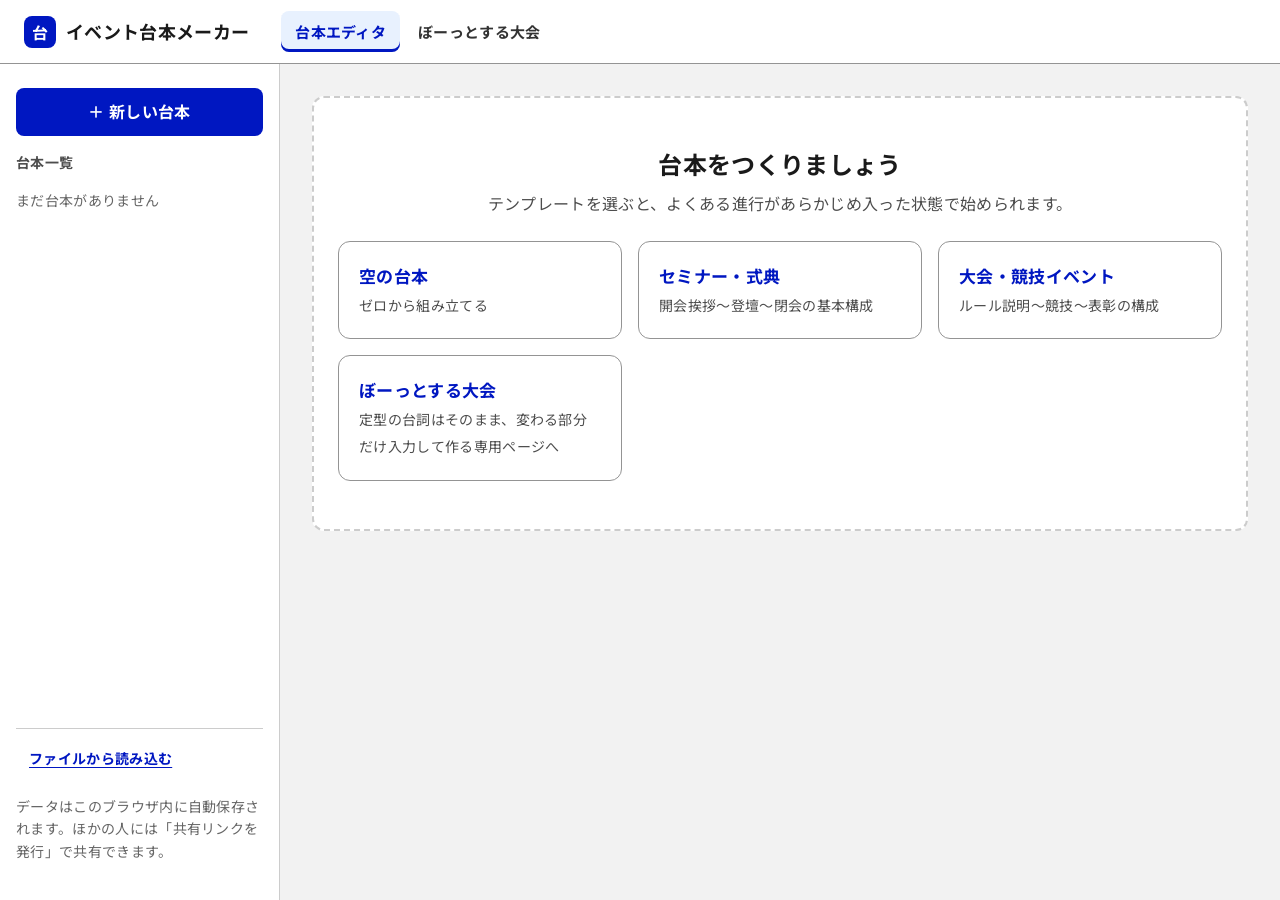
==== commit e70f4a25: "ぼーっとする大会の台本ページ、共有リンク、PDFダウンロードを追加 - 大会専用ページ（自社主催／ライセンスアウト）：定型文に変わる部分だけを差し込む - 共有リンク（内容をURLに圧縮して埋め込み）" ====
--- a/index.html
+++ b/index.html
@@ -7,219 +7,15 @@
 <link rel="preconnect" href="https://fonts.googleapis.com">
 <link rel="preconnect" href="https://fonts.gstatic.com" crossorigin>
 <link href="https://fonts.googleapis.com/css2?family=Noto+Sans+JP:wght@400;700&family=Noto+Sans+Mono:wght@400;700&display=swap" rel="stylesheet">
-<style>
-/* ===== デジタル庁デザインシステム（DADS）のデザイントークン ===== */
-:root{
-  --blue-50:#e8f1fe; --blue-100:#d9e6ff; --blue-200:#c5d7fb; --blue-600:#3460fb;
-  --blue-800:#0031d8; --blue-900:#0017c1; --blue-1000:#00118f; --blue-1100:#000071;
-  --lightblue-50:#f0f9ff; --lightblue-100:#dcf0ff; --lightblue-900:#0055ad;
-  --green-50:#e6f5ec; --green-800:#197a4b;
-  --orange-50:#ffeee2; --orange-800:#c74700;
-  --yellow-300:#ffd43d;
-  --red-50:#fdeeee; --red-900:#ce0000;
-  --gray-50:#f2f2f2; --gray-100:#e6e6e6; --gray-200:#cccccc; --gray-420:#949494;
-  --gray-536:#767676; --gray-600:#666666; --gray-700:#4d4d4d; --gray-800:#333333; --gray-900:#1a1a1a;
-  --white:#fff; --black:#000;
-  --radius-4:4px; --radius-8:8px; --radius-12:12px;
-  --elevation-1:0 2px 8px 1px rgba(0,0,0,.1),0 1px 5px 0 rgba(0,0,0,.3);
-  --elevation-3:0 4px 16px 3px rgba(0,0,0,.1),0 1px 6px 0 rgba(0,0,0,.3);
-  --font-sans:'Noto Sans JP',"Hiragino Sans","Hiragino Kaku Gothic ProN",Meiryo,sans-serif;
-  --font-mono:'Noto Sans Mono',ui-monospace,monospace;
-}
-*{box-sizing:border-box}
-html,body{margin:0}
-body{font-family:var(--font-sans);font-size:16px;line-height:1.7;letter-spacing:.02em;color:var(--gray-900);background:var(--gray-50)}
-h1,h2,h3{margin:0;line-height:1.5;font-weight:700}
-button,input,select,textarea{font:inherit;color:inherit;letter-spacing:inherit}
-
-/* フォーカスリング（DADS：黒アウトライン＋黄色） */
-:focus-visible{outline:4px solid var(--black);outline-offset:2px;box-shadow:0 0 0 2px var(--yellow-300)}
-
-/* ヘッダー */
-.app-header{position:sticky;top:0;z-index:20;background:var(--white);border-bottom:1px solid var(--gray-420);height:64px;display:flex;align-items:center;gap:16px;padding:0 24px}
-.app-title{font-size:18px;display:flex;align-items:center;gap:10px}
-.app-title .logo{width:32px;height:32px;border-radius:var(--radius-8);background:var(--blue-900);color:#fff;display:grid;place-items:center;font-size:16px}
-.save-status{margin-left:auto;font-size:14px;color:var(--gray-600)}
-
-/* レイアウト */
-.layout{display:grid;grid-template-columns:280px 1fr;min-height:calc(100vh - 64px)}
-.sidebar{background:var(--white);border-right:1px solid var(--gray-200);padding:24px 16px;display:flex;flex-direction:column;gap:16px}
-.main{padding:32px 32px 120px;max-width:1200px;width:100%}
-@media (max-width:860px){
-  .layout{grid-template-columns:1fr}
-  .sidebar{border-right:none;border-bottom:1px solid var(--gray-200)}
-  .main{padding:24px 16px 120px}
-  .app-header{padding:0 16px}
-}
-
-/* ボタン（DADS：塗り／アウトライン／テキスト） */
-.btn{display:inline-flex;align-items:center;justify-content:center;gap:6px;min-height:48px;padding:0 20px;border-radius:var(--radius-8);border:1px solid transparent;font-weight:700;font-size:16px;cursor:pointer;text-decoration:none;white-space:nowrap}
-.btn-sm{min-height:36px;padding:0 12px;font-size:14px;border-radius:var(--radius-4)}
-.btn-primary{background:var(--blue-900);color:var(--white)}
-.btn-primary:hover{background:var(--blue-1000);text-decoration:underline}
-.btn-primary:active{background:var(--blue-1100)}
-.btn-secondary{background:var(--white);color:var(--blue-900);border-color:var(--blue-900)}
-.btn-secondary:hover{background:var(--blue-50);color:var(--blue-1000);border-color:var(--blue-1000);text-decoration:underline}
-.btn-tertiary{background:transparent;color:var(--blue-900);text-decoration:underline;text-underline-offset:3px}
-.btn-tertiary:hover{background:var(--blue-50);color:var(--blue-1000);text-decoration-thickness:3px}
-.btn-danger{background:transparent;color:var(--red-900);text-decoration:underline;text-underline-offset:3px}
-.btn-danger:hover{background:var(--red-50)}
-.btn:disabled{background:var(--gray-200);color:var(--gray-600);border-color:transparent;cursor:not-allowed;text-decoration:none}
-.btn-icon{min-height:36px;width:36px;padding:0;border-radius:var(--radius-4);background:transparent;border:1px solid var(--gray-200);color:var(--gray-800);cursor:pointer;font-size:16px}
-.btn-icon:hover{background:var(--gray-50);border-color:var(--gray-536)}
-.btn-icon:disabled{opacity:.35;cursor:not-allowed}
-
-/* 入力（DADS：48px高・1pxボーダー・8px角丸） */
-.field{display:flex;flex-direction:column;gap:6px;min-width:0}
-.field label,.field .label{font-size:14px;font-weight:700;color:var(--gray-800)}
-.input,.select,.textarea{width:100%;min-height:48px;padding:10px 14px;border:1px solid var(--gray-600);border-radius:var(--radius-8);background:var(--white);font-size:16px}
-.input:hover,.select:hover,.textarea:hover{border-color:var(--black)}
-.input-sm{min-height:40px;padding:6px 10px}
-.textarea{line-height:1.8;resize:vertical;min-height:96px}
-.select{appearance:none;padding-right:40px;background-image:url("data:image/svg+xml,%3Csvg xmlns='http://www.w3.org/2000/svg' width='16' height='16' viewBox='0 0 24 24'%3E%3Cpath fill='%231a1a1a' d='M12 15.4 6.6 10 8 8.6l4 4 4-4 1.4 1.4z'/%3E%3C/svg%3E");background-repeat:no-repeat;background-position:right 12px center}
-.hint{font-size:14px;color:var(--gray-600);line-height:1.6}
-
-/* サイドバー：台本一覧 */
-.side-heading{font-size:14px;font-weight:700;color:var(--gray-700)}
-.script-list{list-style:none;margin:0;padding:0;display:flex;flex-direction:column;gap:4px;overflow:auto}
-.script-item{width:100%;text-align:left;background:transparent;border:1px solid transparent;border-radius:var(--radius-8);padding:10px 12px;cursor:pointer;display:block}
-.script-item:hover{background:var(--gray-50)}
-.script-item[aria-current="true"]{background:var(--blue-50);border-color:var(--blue-200)}
-.script-item[aria-current="true"] .si-title{color:var(--blue-900)}
-.si-title{font-weight:700;display:block;overflow:hidden;text-overflow:ellipsis;white-space:nowrap}
-.si-meta{font-size:13px;color:var(--gray-600)}
-.side-footer{margin-top:auto;display:flex;flex-direction:column;gap:4px;border-top:1px solid var(--gray-200);padding-top:12px}
-.side-footer .btn{justify-content:flex-start}
-
-/* カード */
-.card{background:var(--white);border:1px solid var(--gray-200);border-radius:var(--radius-12);padding:24px}
-.card + .card{margin-top:24px}
-.grid{display:grid;gap:16px}
-.grid-4{grid-template-columns:2fr 1fr 1fr 1fr}
-.grid-2{grid-template-columns:1fr 1fr}
-@media (max-width:860px){.grid-4,.grid-2{grid-template-columns:1fr 1fr}.grid-4 .span-all{grid-column:1/-1}}
-
-/* タブ */
-.toolbar{display:flex;flex-wrap:wrap;align-items:center;gap:12px;margin-bottom:24px}
-.tabs{display:inline-flex;border-bottom:1px solid var(--gray-420)}
-.tab{background:none;border:none;padding:10px 20px;font-weight:700;color:var(--gray-700);cursor:pointer;border-bottom:4px solid transparent;margin-bottom:-1px}
-.tab:hover{color:var(--blue-900);background:var(--blue-50)}
-.tab[aria-selected="true"]{color:var(--blue-900);border-bottom-color:var(--blue-900)}
-.toolbar .spacer{flex:1}
-.btn-group{display:flex;flex-wrap:wrap;gap:8px}
-
-/* サマリー */
-.summary{display:flex;flex-wrap:wrap;gap:24px;padding:16px 20px;background:var(--lightblue-50);border:1px solid var(--lightblue-100);border-radius:var(--radius-8);margin:24px 0}
-.summary div{display:flex;flex-direction:column}
-.summary dt{font-size:13px;color:var(--gray-700)}
-.summary dd{margin:0;font-size:22px;font-weight:700;font-family:var(--font-mono);color:var(--lightblue-900)}
-
-/* セグメント（台本の1ブロック） */
-.seg-list{list-style:none;margin:0;padding:0;display:flex;flex-direction:column;gap:12px}
-.seg{background:var(--white);border:1px solid var(--gray-200);border-left:6px solid var(--seg-color,var(--gray-420));border-radius:var(--radius-8);transition:box-shadow .15s}
-.seg:hover{box-shadow:var(--elevation-1)}
-.seg.dragging{opacity:.5}
-.seg.drop-before{box-shadow:0 -4px 0 0 var(--blue-900)}
-.seg.drop-after{box-shadow:0 4px 0 0 var(--blue-900)}
-.seg-head{display:grid;grid-template-columns:28px 92px 120px 1fr 96px auto;gap:12px;align-items:center;padding:12px 16px}
-.drag-handle{cursor:grab;color:var(--gray-536);font-size:18px;text-align:center;user-select:none;background:none;border:none;padding:4px}
-.seg-time{font-family:var(--font-mono);font-weight:700;font-size:18px;color:var(--gray-900)}
-.seg-time small{display:block;font-size:12px;color:var(--gray-600);font-weight:400;font-family:var(--font-sans)}
-.dur-wrap{display:flex;align-items:center;gap:4px}
-.dur-wrap .input{text-align:right;font-family:var(--font-mono)}
-.dur-wrap span{font-size:14px;color:var(--gray-700)}
-.seg-actions{display:flex;gap:4px}
-.seg-body{padding:0 16px 16px 56px;display:grid;gap:12px}
-.seg-body[hidden]{display:none}
-.cue-grid{display:grid;grid-template-columns:repeat(4,1fr);gap:12px}
-.toggle-body{background:none;border:none;color:var(--blue-900);font-size:14px;font-weight:700;cursor:pointer;padding:0 16px 12px 56px;text-decoration:underline;text-underline-offset:3px}
-.main{container-type:inline-size}
-@container (max-width:900px){
-  .seg-head{grid-template-columns:24px auto 140px 104px 1fr;grid-template-areas:"h t type dur a" "h title title title title"}
-  .seg-head .drag-handle{grid-area:h}.seg-head .seg-time{grid-area:t}.seg-head .type-sel{grid-area:type}
-  .seg-head .dur-wrap{grid-area:dur}.seg-head .title-in{grid-area:title}.seg-head .seg-actions{grid-area:a;justify-content:flex-end}
-  .seg-body,.toggle-body{padding-left:52px}
-  .cue-grid{grid-template-columns:1fr 1fr}
-}
-@container (max-width:560px){
-  .seg-head{grid-template-columns:20px 1fr 1fr;grid-template-areas:"h t a" "h type dur" "h title title";padding:12px}
-  .seg-actions{flex-wrap:wrap}
-  .seg-body,.toggle-body{padding-left:12px;padding-right:12px}
-  .cue-grid{grid-template-columns:1fr}
-}
-.add-row{display:flex;flex-wrap:wrap;gap:12px;margin-top:16px}
-
-/* タイプ別の色 */
-.t-progress{--seg-color:var(--blue-900)}
-.t-mc{--seg-color:#008bf2}
-.t-talk{--seg-color:var(--orange-800)}
-.t-show{--seg-color:var(--green-800)}
-.t-break{--seg-color:var(--gray-420)}
-.t-other{--seg-color:var(--gray-700)}
-.tag{display:inline-block;font-size:12px;font-weight:700;padding:2px 8px;border-radius:var(--radius-4);border:1px solid currentColor;white-space:nowrap}
-.tag.t-progress{color:var(--blue-900);background:var(--blue-50)}
-.tag.t-mc{color:var(--lightblue-900);background:var(--lightblue-50)}
-.tag.t-talk{color:var(--orange-800);background:var(--orange-50)}
-.tag.t-show{color:var(--green-800);background:var(--green-50)}
-.tag.t-break{color:var(--gray-700);background:var(--gray-50)}
-.tag.t-other{color:var(--gray-800);background:var(--white)}
-
-/* 空状態 */
-.empty{text-align:center;padding:48px 24px;border:2px dashed var(--gray-200);border-radius:var(--radius-12);background:var(--white)}
-.empty p{color:var(--gray-700);margin:8px 0 24px}
-.template-grid{display:grid;grid-template-columns:repeat(auto-fit,minmax(220px,1fr));gap:16px;margin-top:24px;text-align:left}
-.template-card{background:var(--white);border:1px solid var(--gray-420);border-radius:var(--radius-12);padding:20px;cursor:pointer;text-align:left}
-.template-card:hover{border-color:var(--blue-900);background:var(--blue-50)}
-.template-card strong{display:block;color:var(--blue-900);font-size:17px}
-.template-card span{font-size:14px;color:var(--gray-700)}
-
-/* プレビュー（台本・印刷用） */
-.preview{background:var(--white);border:1px solid var(--gray-200);border-radius:var(--radius-12);padding:40px}
-.pv-head{border-bottom:2px solid var(--gray-900);padding-bottom:16px;margin-bottom:20px}
-.pv-head h2{font-size:26px}
-.pv-meta{display:flex;flex-wrap:wrap;gap:4px 24px;font-size:14px;color:var(--gray-700);margin-top:8px}
-.pv-memo{white-space:pre-wrap;font-size:14px;background:var(--gray-50);padding:12px 16px;border-radius:var(--radius-8);margin-bottom:20px}
-.pv-table{width:100%;border-collapse:collapse;font-size:14px;line-height:1.7}
-.pv-table th{background:var(--gray-800);color:#fff;text-align:left;padding:8px 10px;font-weight:700;white-space:nowrap}
-.pv-table td{border-bottom:1px solid var(--gray-200);padding:10px;vertical-align:top}
-.pv-table tr.pv-break td{background:var(--gray-50)}
-.pv-time{font-family:var(--font-mono);font-weight:700;white-space:nowrap}
-.pv-title{font-weight:700;font-size:15px;display:flex;gap:8px;align-items:center;flex-wrap:wrap}
-.pv-speaker{font-size:13px;color:var(--gray-700)}
-.pv-line{white-space:pre-wrap;margin-top:6px;padding-left:12px;border-left:3px solid var(--gray-200)}
-.pv-cue{font-size:13px;white-space:pre-wrap}
-.pv-cue b{display:inline-block;min-width:3em;color:var(--gray-700)}
-.preview-wrap{overflow-x:auto}
-
-/* トースト */
-.toast{position:fixed;left:50%;bottom:24px;transform:translateX(-50%);background:var(--gray-900);color:#fff;padding:12px 16px 12px 20px;border-radius:var(--radius-8);box-shadow:var(--elevation-3);display:flex;align-items:center;gap:16px;z-index:50;max-width:calc(100% - 32px)}
-.toast[hidden]{display:none}
-.toast button{background:none;border:none;color:var(--yellow-300);font-weight:700;text-decoration:underline;cursor:pointer;padding:4px}
-
-/* ダイアログ */
-dialog{border:none;border-radius:var(--radius-12);padding:32px;max-width:480px;width:calc(100% - 32px);box-shadow:var(--elevation-3)}
-dialog::backdrop{background:rgba(0,0,0,.5)}
-dialog h2{font-size:20px;margin-bottom:8px}
-dialog .actions{display:flex;justify-content:flex-end;gap:12px;margin-top:24px;flex-wrap:wrap}
-
-.visually-hidden{position:absolute!important;width:1px;height:1px;overflow:hidden;clip:rect(0 0 0 0);white-space:nowrap}
-
-/* 印刷 */
-@media print{
-  @page{size:A4;margin:12mm}
-  body{background:#fff}
-  .app-header,.sidebar,.toolbar,.no-print,.toast{display:none!important}
-  .layout{display:block}
-  .main{padding:0;max-width:none}
-  .preview{border:none;padding:0}
-  .pv-table th{background:#333!important;color:#fff!important;-webkit-print-color-adjust:exact;print-color-adjust:exact}
-  .pv-table tr{break-inside:avoid}
-}
-</style>
+<link rel="stylesheet" href="style.css">
 </head>
 <body>
 <header class="app-header">
   <h1 class="app-title"><span class="logo" aria-hidden="true">台</span>イベント台本メーカー</h1>
+  <nav class="app-nav" aria-label="ページ切替">
+    <a href="index.html" aria-current="page">台本エディタ</a>
+    <a href="taikai.html">ぼーっとする大会</a>
+  </nav>
   <span class="save-status" id="saveStatus" role="status" aria-live="polite"></span>
 </header>
 
@@ -231,7 +27,7 @@
     <div class="side-footer">
       <button class="btn btn-tertiary btn-sm" id="importBtn">ファイルから読み込む</button>
       <input type="file" id="importFile" accept=".json,application/json" class="visually-hidden" tabindex="-1">
-      <p class="hint">データはこのブラウザ内に自動保存されます。共有はファイル書き出しで行えます。</p>
+      <p class="hint">データはこのブラウザ内に自動保存されます。ほかの人には「共有リンクを発行」で共有できます。</p>
     </div>
   </aside>
 
@@ -239,6 +35,17 @@
 </div>
 
 <div class="toast" id="toast" hidden role="status" aria-live="polite"><span id="toastMsg"></span><button id="toastUndo" hidden>元に戻す</button></div>
+
+<dialog id="shareDlg">
+  <h2>共有リンクを発行しました</h2>
+  <p>リンクはクリップボードにコピー済みです。開いた人は閲覧とPDFダウンロードができ、「自分の台本に追加」で編集もできます。</p>
+  <div class="field"><label for="shareUrl">共有リンク</label><input class="input" id="shareUrl" readonly></div>
+  <p class="hint">リンクには発行した時点の内容が入っています。内容を直したら、もう一度発行してください。</p>
+  <div class="actions">
+    <button class="btn btn-secondary" id="shareCopy">もう一度コピー</button>
+    <button class="btn btn-primary" id="shareClose">閉じる</button>
+  </div>
+</dialog>
 
 <dialog id="confirmDlg">
   <h2 id="confirmTitle">確認</h2>
@@ -249,6 +56,7 @@
   </div>
 </dialog>
 
+<script src="share.js"></script>
 <script>
 (() => {
 'use strict';
@@ -304,6 +112,7 @@
 /* ---------- 状態 ---------- */
 let state = load();
 let view = 'edit';
+let shared = null;   // 共有リンクで開いたときの台本
 let openBodies = new Set();
 let undoFn = null;
 
@@ -371,6 +180,7 @@
 
 function render(){
   renderList();
+  if (shared) return renderShared();
   const s = current();
   if (!s) return renderEmpty();
   $main.innerHTML = `
@@ -381,9 +191,11 @@
       </div>
       <span class="spacer"></span>
       <div class="btn-group">
-        <button class="btn btn-secondary btn-sm" data-act="print">印刷・PDF</button>
+        <button class="btn btn-primary btn-sm" data-act="share">共有リンクを発行</button>
+        <button class="btn btn-secondary btn-sm" data-act="pdf">PDFダウンロード</button>
+        <button class="btn btn-secondary btn-sm" data-act="print">印刷</button>
         <button class="btn btn-secondary btn-sm" data-act="csv">Excel用CSV</button>
-        <button class="btn btn-secondary btn-sm" data-act="export">共有用ファイル</button>
+        <button class="btn btn-secondary btn-sm" data-act="export">ファイルに保存</button>
         <button class="btn btn-tertiary btn-sm" data-act="dup-script">台本を複製</button>
         <button class="btn btn-danger btn-sm" data-act="del-script">台本を削除</button>
       </div>
@@ -403,6 +215,18 @@
     </button></li>`).join('');
 }
 
+function renderShared(){
+  $main.innerHTML = `
+    <div class="shared-banner no-print">
+      <div><strong>共有された台本です（閲覧用）</strong><span class="hint">「自分の台本に追加」すると、このブラウザで編集できます。</span></div>
+      <div class="btn-group">
+        <button class="btn btn-primary btn-sm" data-act="pdf">PDFダウンロード</button>
+        <button class="btn btn-secondary btn-sm" data-act="import-shared">自分の台本に追加</button>
+      </div>
+    </div>
+    ${previewHTML(shared)}`;
+}
+
 function renderEmpty(){
   $main.innerHTML = `
     <div class="empty">
@@ -411,6 +235,7 @@
       <div class="template-grid">
         ${Object.entries(TEMPLATES).map(([k,t]) => `
           <button class="template-card" data-tpl="${k}"><strong>${esc(t.name)}</strong><span>${esc(t.desc)}</span></button>`).join('')}
+        <a class="template-card" href="taikai.html" style="text-decoration:none"><strong>ぼーっとする大会</strong><span>定型の台詞はそのまま、変わる部分だけ入力して作る専用ページへ</span></a>
       </div>
     </div>`;
 }
@@ -486,7 +311,7 @@
   </li>`;
 }
 
-function previewHTML(s){
+function previewHTML(s, {split = false} = {}){
   const tl = timeline(s);
   const total = s.rows.reduce((a,r) => a + (Number(r.dur)||0), 0);
   const meta = [
@@ -504,17 +329,24 @@
     <div class="preview-wrap"><table class="pv-table">
       <thead><tr><th style="width:90px">時刻</th><th style="width:60px">尺</th><th>内容・台詞</th><th style="width:30%">演出キュー</th></tr></thead>
       <tbody>
-      ${s.rows.map((r,i) => `
-        <tr class="${r.type==='break'?'pv-break':''}">
+      ${s.rows.map((r,i) => {
+        const paras = split ? String(r.line || '').split(/\n{2,}/).filter(p => p.trim()) : [r.line].filter(Boolean);
+        const brk = r.type === 'break' ? ' pv-break' : '';
+        const first = `
+        <tr class="${brk}${paras.length > 1 ? ' c-head' : ''}">
           <td class="pv-time">${fmt(tl[i].start)}</td>
           <td>${fmtDur(Number(r.dur)||0)}</td>
           <td>
             <div class="pv-title"><span class="tag t-${r.type}">${typeLabel(r.type)}</span>${esc(r.title)}</div>
             ${r.speaker ? `<div class="pv-speaker">話者：${esc(r.speaker)}</div>` : ''}
-            ${r.line ? `<div class="pv-line">${esc(r.line)}</div>` : ''}
+            ${paras[0] ? `<div class="pv-line">${esc(paras[0])}</div>` : ''}
           </td>
           <td class="pv-cue">${cue(r)}</td>
-        </tr>`).join('')}
+        </tr>`;
+        /* PDF用：台詞を段落ごとの行に分け、ページをまたいでも行の途中で切れないようにする */
+        return first + paras.slice(1).map((p, j) => `
+        <tr class="c-cont${brk}${j < paras.length - 2 ? ' c-head' : ''}"><td></td><td></td><td><div class="pv-line">${esc(p)}</div></td><td></td></tr>`).join('');
+      }).join('')}
       </tbody>
     </table></div>
   </article>`;
@@ -557,12 +389,32 @@
 document.addEventListener('click', async e => {
   const b = e.target.closest('button'); if (!b) return;
 
-  if (b.id === 'newBtn'){ state.currentId = null; renderList(); renderEmpty(); return; }
+  if (b.id === 'newBtn'){ leaveShared(); state.currentId = null; renderList(); renderEmpty(); return; }
+  if (b.id === 'shareClose'){ document.getElementById('shareDlg').close(); return; }
+  if (b.id === 'shareCopy'){ await Share.copy(document.getElementById('shareUrl').value); toast('コピーしました'); return; }
   if (b.id === 'importBtn'){ document.getElementById('importFile').click(); return; }
   if (b.id === 'toastUndo'){ undoFn && undoFn(); hideToast(); return; }
   if (b.dataset.tpl){ createScript(b.dataset.tpl); return; }
-  if (b.dataset.open){ state.currentId = b.dataset.open; save(true); render(); return; }
+  if (b.dataset.open){ leaveShared(); state.currentId = b.dataset.open; save(true); render(); return; }
   if (b.dataset.view){ view = b.dataset.view; render(); return; }
+
+  if (b.dataset.act === 'pdf'){
+    const target = shared || current(); if (!target) return;
+    b.disabled = true; const label = b.textContent; b.textContent = 'PDFを作成中…';
+    try {
+      const tmp = document.createElement('div'); tmp.innerHTML = previewHTML(target, {split:true});
+      await Share.pdf(tmp.firstElementChild, `${safeName(target)}.pdf`);
+      toast('PDFをダウンロードしました');
+    } catch(err){ toast('PDFを作れませんでした。通信状況を確認するか、「印刷」からPDF保存してください'); }
+    finally { b.disabled = false; b.textContent = label; }
+    return;
+  }
+  if (b.dataset.act === 'import-shared'){
+    const c = JSON.parse(JSON.stringify(shared));
+    c.id = uid(); c.rows.forEach(r => r.id = uid()); c.updatedAt = Date.now();
+    state.scripts.unshift(c); state.currentId = c.id; leaveShared(); view = 'edit';
+    save(true); render(); toast('自分の台本に追加しました'); return;
+  }
 
   const s = current(); if (!s) return;
   const act = b.dataset.act; if (!act) return;
@@ -608,6 +460,16 @@
     case 'print': {
       if (view !== 'preview'){ view = 'preview'; render(); }
       setTimeout(() => window.print(), 50); break;
+    }
+    case 'share': {
+      const {id, updatedAt, ...rest} = s;
+      const url = await Share.makeLink('s', {...rest, rows:s.rows.map(({id, ...r}) => r)});
+      const ok = await Share.copy(url);
+      document.getElementById('shareUrl').value = url;
+      document.getElementById('shareDlg').showModal();
+      document.getElementById('shareUrl').select();
+      if (!ok) toast('自動でコピーできませんでした。表示されたリンクをコピーしてください');
+      break;
     }
     case 'csv': exportCSV(s); break;
     case 'export': exportJSON(s); break;
@@ -732,8 +594,22 @@
   }
 });
 
-if (!state.currentId && state.scripts[0]) state.currentId = state.scripts[0].id;
-render();
+function leaveShared(){
+  if (!shared) return;
+  shared = null; history.replaceState(null, '', location.pathname);
+}
+window.addEventListener('hashchange', () => { if (location.hash.startsWith('#s=')) location.reload(); });
+
+(async () => {
+  const data = await Share.readLink('s');
+  if (data === undefined) toast('共有リンクを読み込めませんでした。リンクが途中で切れていないか確認してください');
+  if (data && Array.isArray(data.rows)){
+    shared = {...data, id:'shared', rows:data.rows.map(r => ({...r, id:uid()}))};
+    document.title = (shared.title || '台本') + '｜共有された台本';
+  }
+  if (!state.currentId && state.scripts[0]) state.currentId = state.scripts[0].id;
+  render();
+})();
 })();
 </script>
 </body>
--- a/style.css
+++ b/style.css
@@ -0,0 +1,310 @@
+/* ===== デジタル庁デザインシステム（DADS）のデザイントークン ===== */
+:root{
+  --blue-50:#e8f1fe; --blue-100:#d9e6ff; --blue-200:#c5d7fb; --blue-600:#3460fb;
+  --blue-800:#0031d8; --blue-900:#0017c1; --blue-1000:#00118f; --blue-1100:#000071;
+  --lightblue-50:#f0f9ff; --lightblue-100:#dcf0ff; --lightblue-900:#0055ad;
+  --green-50:#e6f5ec; --green-800:#197a4b;
+  --orange-50:#ffeee2; --orange-800:#c74700;
+  --yellow-300:#ffd43d;
+  --red-50:#fdeeee; --red-900:#ce0000;
+  --gray-50:#f2f2f2; --gray-100:#e6e6e6; --gray-200:#cccccc; --gray-420:#949494;
+  --gray-536:#767676; --gray-600:#666666; --gray-700:#4d4d4d; --gray-800:#333333; --gray-900:#1a1a1a;
+  --white:#fff; --black:#000;
+  --radius-4:4px; --radius-8:8px; --radius-12:12px;
+  --elevation-1:0 2px 8px 1px rgba(0,0,0,.1),0 1px 5px 0 rgba(0,0,0,.3);
+  --elevation-3:0 4px 16px 3px rgba(0,0,0,.1),0 1px 6px 0 rgba(0,0,0,.3);
+  --font-sans:'Noto Sans JP',"Hiragino Sans","Hiragino Kaku Gothic ProN",Meiryo,sans-serif;
+  --font-mono:'Noto Sans Mono',ui-monospace,monospace;
+}
+*{box-sizing:border-box}
+html,body{margin:0}
+body{font-family:var(--font-sans);font-size:16px;line-height:1.7;letter-spacing:.02em;color:var(--gray-900);background:var(--gray-50)}
+h1,h2,h3{margin:0;line-height:1.5;font-weight:700}
+button,input,select,textarea{font:inherit;color:inherit;letter-spacing:inherit}
+
+/* フォーカスリング（DADS：黒アウトライン＋黄色） */
+:focus-visible{outline:4px solid var(--black);outline-offset:2px;box-shadow:0 0 0 2px var(--yellow-300)}
+
+/* ヘッダー */
+.app-header{position:sticky;top:0;z-index:20;background:var(--white);border-bottom:1px solid var(--gray-420);height:64px;display:flex;align-items:center;gap:16px;padding:0 24px}
+.app-title{font-size:18px;display:flex;align-items:center;gap:10px}
+.app-title .logo{width:32px;height:32px;border-radius:var(--radius-8);background:var(--blue-900);color:#fff;display:grid;place-items:center;font-size:16px}
+.save-status{margin-left:auto;font-size:14px;color:var(--gray-600)}
+
+/* レイアウト */
+.layout{display:grid;grid-template-columns:280px 1fr;min-height:calc(100vh - 64px)}
+.sidebar{background:var(--white);border-right:1px solid var(--gray-200);padding:24px 16px;display:flex;flex-direction:column;gap:16px}
+.main{padding:32px 32px 120px;max-width:1200px;width:100%}
+@media (max-width:860px){
+  .layout{grid-template-columns:1fr}
+  .sidebar{border-right:none;border-bottom:1px solid var(--gray-200)}
+  .main{padding:24px 16px 120px}
+  .app-header{padding:0 16px}
+}
+
+/* ボタン（DADS：塗り／アウトライン／テキスト） */
+.btn{display:inline-flex;align-items:center;justify-content:center;gap:6px;min-height:48px;padding:0 20px;border-radius:var(--radius-8);border:1px solid transparent;font-weight:700;font-size:16px;cursor:pointer;text-decoration:none;white-space:nowrap}
+.btn-sm{min-height:36px;padding:0 12px;font-size:14px;border-radius:var(--radius-4)}
+.btn-primary{background:var(--blue-900);color:var(--white)}
+.btn-primary:hover{background:var(--blue-1000);text-decoration:underline}
+.btn-primary:active{background:var(--blue-1100)}
+.btn-secondary{background:var(--white);color:var(--blue-900);border-color:var(--blue-900)}
+.btn-secondary:hover{background:var(--blue-50);color:var(--blue-1000);border-color:var(--blue-1000);text-decoration:underline}
+.btn-tertiary{background:transparent;color:var(--blue-900);text-decoration:underline;text-underline-offset:3px}
+.btn-tertiary:hover{background:var(--blue-50);color:var(--blue-1000);text-decoration-thickness:3px}
+.btn-danger{background:transparent;color:var(--red-900);text-decoration:underline;text-underline-offset:3px}
+.btn-danger:hover{background:var(--red-50)}
+.btn:disabled{background:var(--gray-200);color:var(--gray-600);border-color:transparent;cursor:not-allowed;text-decoration:none}
+.btn-icon{min-height:36px;width:36px;padding:0;border-radius:var(--radius-4);background:transparent;border:1px solid var(--gray-200);color:var(--gray-800);cursor:pointer;font-size:16px}
+.btn-icon:hover{background:var(--gray-50);border-color:var(--gray-536)}
+.btn-icon:disabled{opacity:.35;cursor:not-allowed}
+
+/* 入力（DADS：48px高・1pxボーダー・8px角丸） */
+.field{display:flex;flex-direction:column;gap:6px;min-width:0}
+.field label,.field .label{font-size:14px;font-weight:700;color:var(--gray-800)}
+.input,.select,.textarea{width:100%;min-height:48px;padding:10px 14px;border:1px solid var(--gray-600);border-radius:var(--radius-8);background:var(--white);font-size:16px}
+.input:hover,.select:hover,.textarea:hover{border-color:var(--black)}
+.input-sm{min-height:40px;padding:6px 10px}
+.textarea{line-height:1.8;resize:vertical;min-height:96px}
+.select{appearance:none;padding-right:40px;background-image:url("data:image/svg+xml,%3Csvg xmlns='http://www.w3.org/2000/svg' width='16' height='16' viewBox='0 0 24 24'%3E%3Cpath fill='%231a1a1a' d='M12 15.4 6.6 10 8 8.6l4 4 4-4 1.4 1.4z'/%3E%3C/svg%3E");background-repeat:no-repeat;background-position:right 12px center}
+.hint{font-size:14px;color:var(--gray-600);line-height:1.6}
+
+/* サイドバー：台本一覧 */
+.side-heading{font-size:14px;font-weight:700;color:var(--gray-700)}
+.script-list{list-style:none;margin:0;padding:0;display:flex;flex-direction:column;gap:4px;overflow:auto}
+.script-item{width:100%;text-align:left;background:transparent;border:1px solid transparent;border-radius:var(--radius-8);padding:10px 12px;cursor:pointer;display:block}
+.script-item:hover{background:var(--gray-50)}
+.script-item[aria-current="true"]{background:var(--blue-50);border-color:var(--blue-200)}
+.script-item[aria-current="true"] .si-title{color:var(--blue-900)}
+.si-title{font-weight:700;display:block;overflow:hidden;text-overflow:ellipsis;white-space:nowrap}
+.si-meta{font-size:13px;color:var(--gray-600)}
+.side-footer{margin-top:auto;display:flex;flex-direction:column;gap:4px;border-top:1px solid var(--gray-200);padding-top:12px}
+.side-footer .btn{justify-content:flex-start}
+
+/* カード */
+.card{background:var(--white);border:1px solid var(--gray-200);border-radius:var(--radius-12);padding:24px}
+.card + .card{margin-top:24px}
+.grid{display:grid;gap:16px}
+.grid-4{grid-template-columns:2fr 1fr 1fr 1fr}
+.grid-2{grid-template-columns:1fr 1fr}
+@media (max-width:860px){.grid-4,.grid-2{grid-template-columns:1fr 1fr}.grid-4 .span-all{grid-column:1/-1}}
+
+/* タブ */
+.toolbar{display:flex;flex-wrap:wrap;align-items:center;gap:12px;margin-bottom:24px}
+.tabs{display:inline-flex;border-bottom:1px solid var(--gray-420)}
+.tab{background:none;border:none;padding:10px 20px;font-weight:700;color:var(--gray-700);cursor:pointer;border-bottom:4px solid transparent;margin-bottom:-1px}
+.tab:hover{color:var(--blue-900);background:var(--blue-50)}
+.tab[aria-selected="true"]{color:var(--blue-900);border-bottom-color:var(--blue-900)}
+.toolbar .spacer{flex:1}
+.btn-group{display:flex;flex-wrap:wrap;gap:8px}
+
+/* サマリー */
+.summary{display:flex;flex-wrap:wrap;gap:24px;padding:16px 20px;background:var(--lightblue-50);border:1px solid var(--lightblue-100);border-radius:var(--radius-8);margin:24px 0}
+.summary div{display:flex;flex-direction:column}
+.summary dt{font-size:13px;color:var(--gray-700)}
+.summary dd{margin:0;font-size:22px;font-weight:700;font-family:var(--font-mono);color:var(--lightblue-900)}
+
+/* セグメント（台本の1ブロック） */
+.seg-list{list-style:none;margin:0;padding:0;display:flex;flex-direction:column;gap:12px}
+.seg{background:var(--white);border:1px solid var(--gray-200);border-left:6px solid var(--seg-color,var(--gray-420));border-radius:var(--radius-8);transition:box-shadow .15s}
+.seg:hover{box-shadow:var(--elevation-1)}
+.seg.dragging{opacity:.5}
+.seg.drop-before{box-shadow:0 -4px 0 0 var(--blue-900)}
+.seg.drop-after{box-shadow:0 4px 0 0 var(--blue-900)}
+.seg-head{display:grid;grid-template-columns:28px 92px 120px 1fr 96px auto;gap:12px;align-items:center;padding:12px 16px}
+.drag-handle{cursor:grab;color:var(--gray-536);font-size:18px;text-align:center;user-select:none;background:none;border:none;padding:4px}
+.seg-time{font-family:var(--font-mono);font-weight:700;font-size:18px;color:var(--gray-900)}
+.seg-time small{display:block;font-size:12px;color:var(--gray-600);font-weight:400;font-family:var(--font-sans)}
+.dur-wrap{display:flex;align-items:center;gap:4px}
+.dur-wrap .input{text-align:right;font-family:var(--font-mono)}
+.dur-wrap span{font-size:14px;color:var(--gray-700)}
+.seg-actions{display:flex;gap:4px}
+.seg-body{padding:0 16px 16px 56px;display:grid;gap:12px}
+.seg-body[hidden]{display:none}
+.cue-grid{display:grid;grid-template-columns:repeat(4,1fr);gap:12px}
+.toggle-body{background:none;border:none;color:var(--blue-900);font-size:14px;font-weight:700;cursor:pointer;padding:0 16px 12px 56px;text-decoration:underline;text-underline-offset:3px}
+.main{container-type:inline-size}
+@container (max-width:900px){
+  .seg-head{grid-template-columns:24px auto 140px 104px 1fr;grid-template-areas:"h t type dur a" "h title title title title"}
+  .seg-head .drag-handle{grid-area:h}.seg-head .seg-time{grid-area:t}.seg-head .type-sel{grid-area:type}
+  .seg-head .dur-wrap{grid-area:dur}.seg-head .title-in{grid-area:title}.seg-head .seg-actions{grid-area:a;justify-content:flex-end}
+  .seg-body,.toggle-body{padding-left:52px}
+  .cue-grid{grid-template-columns:1fr 1fr}
+}
+@container (max-width:560px){
+  .seg-head{grid-template-columns:20px 1fr 1fr;grid-template-areas:"h t a" "h type dur" "h title title";padding:12px}
+  .seg-actions{flex-wrap:wrap}
+  .seg-body,.toggle-body{padding-left:12px;padding-right:12px}
+  .cue-grid{grid-template-columns:1fr}
+}
+.add-row{display:flex;flex-wrap:wrap;gap:12px;margin-top:16px}
+
+/* タイプ別の色 */
+.t-progress{--seg-color:var(--blue-900)}
+.t-mc{--seg-color:#008bf2}
+.t-talk{--seg-color:var(--orange-800)}
+.t-show{--seg-color:var(--green-800)}
+.t-break{--seg-color:var(--gray-420)}
+.t-other{--seg-color:var(--gray-700)}
+.tag{display:inline-block;font-size:12px;font-weight:700;padding:2px 8px;border-radius:var(--radius-4);border:1px solid currentColor;white-space:nowrap}
+.tag.t-progress{color:var(--blue-900);background:var(--blue-50)}
+.tag.t-mc{color:var(--lightblue-900);background:var(--lightblue-50)}
+.tag.t-talk{color:var(--orange-800);background:var(--orange-50)}
+.tag.t-show{color:var(--green-800);background:var(--green-50)}
+.tag.t-break{color:var(--gray-700);background:var(--gray-50)}
+.tag.t-other{color:var(--gray-800);background:var(--white)}
+
+/* 空状態 */
+.empty{text-align:center;padding:48px 24px;border:2px dashed var(--gray-200);border-radius:var(--radius-12);background:var(--white)}
+.empty p{color:var(--gray-700);margin:8px 0 24px}
+.template-grid{display:grid;grid-template-columns:repeat(auto-fit,minmax(220px,1fr));gap:16px;margin-top:24px;text-align:left}
+.template-card{background:var(--white);border:1px solid var(--gray-420);border-radius:var(--radius-12);padding:20px;cursor:pointer;text-align:left}
+.template-card:hover{border-color:var(--blue-900);background:var(--blue-50)}
+.template-card strong{display:block;color:var(--blue-900);font-size:17px}
+.template-card span{font-size:14px;color:var(--gray-700)}
+
+/* プレビュー（台本・印刷用） */
+.preview{background:var(--white);border:1px solid var(--gray-200);border-radius:var(--radius-12);padding:40px}
+.pv-head{border-bottom:2px solid var(--gray-900);padding-bottom:16px;margin-bottom:20px}
+.pv-head h2{font-size:26px}
+.pv-meta{display:flex;flex-wrap:wrap;gap:4px 24px;font-size:14px;color:var(--gray-700);margin-top:8px}
+.pv-memo{white-space:pre-wrap;font-size:14px;background:var(--gray-50);padding:12px 16px;border-radius:var(--radius-8);margin-bottom:20px}
+.pv-table{width:100%;border-collapse:collapse;font-size:14px;line-height:1.7}
+.pv-table th{background:var(--gray-800);color:#fff;text-align:left;padding:8px 10px;font-weight:700;white-space:nowrap}
+.pv-table td{border-bottom:1px solid var(--gray-200);padding:10px;vertical-align:top}
+.pv-table tr.pv-break td{background:var(--gray-50)}
+.pv-time{font-family:var(--font-mono);font-weight:700;white-space:nowrap}
+.pv-title{font-weight:700;font-size:15px;display:flex;gap:8px;align-items:center;flex-wrap:wrap}
+.pv-speaker{font-size:13px;color:var(--gray-700)}
+.pv-line{white-space:pre-wrap;margin-top:6px;padding-left:12px;border-left:3px solid var(--gray-200)}
+.pv-cue{font-size:13px;white-space:pre-wrap}
+.pv-cue b{display:inline-block;min-width:3em;color:var(--gray-700)}
+.preview-wrap{overflow-x:auto}
+
+/* トースト */
+.toast{position:fixed;left:50%;bottom:24px;transform:translateX(-50%);background:var(--gray-900);color:#fff;padding:12px 16px 12px 20px;border-radius:var(--radius-8);box-shadow:var(--elevation-3);display:flex;align-items:center;gap:16px;z-index:50;max-width:calc(100% - 32px)}
+.toast[hidden]{display:none}
+.toast button{background:none;border:none;color:var(--yellow-300);font-weight:700;text-decoration:underline;cursor:pointer;padding:4px}
+
+/* ダイアログ */
+dialog{border:none;border-radius:var(--radius-12);padding:32px;max-width:480px;width:calc(100% - 32px);box-shadow:var(--elevation-3)}
+dialog::backdrop{background:rgba(0,0,0,.5)}
+dialog h2{font-size:20px;margin-bottom:8px}
+dialog .actions{display:flex;justify-content:flex-end;gap:12px;margin-top:24px;flex-wrap:wrap}
+
+.visually-hidden{position:absolute!important;width:1px;height:1px;overflow:hidden;clip:rect(0 0 0 0);white-space:nowrap}
+
+/* 印刷 */
+@media print{
+  @page{size:A4;margin:12mm}
+  body{background:#fff}
+  .app-header,.sidebar,.toolbar,.no-print,.toast{display:none!important}
+  .layout{display:block}
+  .main{padding:0;max-width:none}
+  .preview{border:none;padding:0}
+  .pv-table th{background:#333!important;color:#fff!important;-webkit-print-color-adjust:exact;print-color-adjust:exact}
+  .pv-table tr{break-inside:avoid}
+}
+
+/* ===== ページ切替ナビ ===== */
+.app-nav{display:flex;gap:4px;margin-left:16px}
+.app-nav a{color:var(--gray-800);text-decoration:none;font-weight:700;font-size:15px;padding:8px 14px;border-radius:var(--radius-8)}
+.app-nav a:hover{background:var(--blue-50);color:var(--blue-900);text-decoration:underline}
+.app-nav a[aria-current="page"]{background:var(--blue-50);color:var(--blue-900);box-shadow:inset 0 -3px 0 var(--blue-900)}
+@media (max-width:860px){.app-title{font-size:0}.app-title .logo{font-size:16px}.app-nav{margin-left:0}.app-nav a{padding:8px 10px;font-size:14px}}
+
+/* ===== 共有リンクで開いたとき ===== */
+.shared-banner,.tk-shared-banner{display:flex;flex-wrap:wrap;align-items:center;justify-content:space-between;gap:12px 24px;padding:16px 20px;margin-bottom:24px;background:var(--lightblue-50);border:1px solid var(--lightblue-100);border-left:6px solid var(--lightblue-900);border-radius:var(--radius-8)}
+.shared-banner strong,.tk-shared-banner strong{display:block;color:var(--lightblue-900)}
+
+/* ===== ぼーっとする大会ページ ===== */
+.tk-main{padding:24px 24px 96px;max-width:1680px;margin:0 auto}
+@media (max-width:860px){.tk-main{padding:16px 16px 96px}}
+.tk-bar{display:flex;flex-wrap:wrap;align-items:center;justify-content:space-between;gap:12px;margin-bottom:12px}
+.tk-bar-left{display:flex;align-items:center;gap:8px;flex-wrap:wrap;min-width:0}
+.tk-draft{width:auto;max-width:min(520px,100%);min-height:40px;padding-top:6px;padding-bottom:6px;font-weight:700}
+.tk-mode{display:flex;flex-wrap:wrap;align-items:center;gap:8px 20px;padding:12px 16px;background:var(--white);border:1px solid var(--gray-200);border-radius:var(--radius-8);margin-bottom:16px}
+.tk-mode .label{font-size:14px;font-weight:700;color:var(--gray-800)}
+.tk-mode .hint{margin-left:auto}
+.tk-radio{display:inline-flex;align-items:center;gap:6px;font-weight:700;cursor:pointer}
+.tk-radio input,.tk-check input{width:20px;height:20px;accent-color:var(--blue-900);margin:0}
+.tk-grid{display:grid;grid-template-columns:400px minmax(0,1fr);gap:20px;align-items:start}
+@media (max-width:1100px){.tk-grid{grid-template-columns:1fr}}
+.tk-form{position:sticky;top:80px;max-height:calc(100vh - 96px);overflow:auto;display:flex;flex-direction:column;gap:8px;padding-right:4px}
+@media (max-width:1100px){.tk-form{position:static;max-height:none;overflow:visible}}
+.tk-sec{background:var(--white);border:1px solid var(--gray-200);border-radius:var(--radius-8)}
+.tk-sec summary{cursor:pointer;padding:12px 16px;font-weight:700;list-style:none;display:flex;justify-content:space-between;align-items:center}
+.tk-sec summary::-webkit-details-marker{display:none}
+.tk-sec summary::after{content:'＋';color:var(--blue-900)}
+.tk-sec[open] summary::after{content:'－'}
+.tk-sec summary:hover{background:var(--blue-50);color:var(--blue-900)}
+.tk-fields{display:flex;flex-wrap:wrap;gap:14px 12px;padding:4px 16px 16px}
+.tk-fields > *{flex:1 1 100%}
+.tk-fields > .half{flex:1 1 calc(50% - 6px)}
+.tk-fields .input{min-height:44px}
+.tk-check{display:flex;align-items:center;gap:10px;padding:6px 0;cursor:pointer}
+.field.flash,.tk-check.flash{animation:flash 1.2s ease}
+@keyframes flash{0%,40%{background:var(--yellow-300);box-shadow:0 0 0 6px var(--yellow-300)}100%{background:transparent;box-shadow:none}}
+.tk-list{list-style:none;margin:0;padding:0;display:flex;flex-direction:column;gap:10px}
+.tk-list li{display:flex;flex-direction:column;gap:6px;padding:10px;border:1px solid var(--gray-200);border-radius:var(--radius-8);background:var(--gray-50)}
+.tk-list-head{display:flex;align-items:center;gap:4px}
+.tk-list-head span{font-size:13px;font-weight:700;color:var(--gray-700);margin-right:auto}
+.tk-preview{background:var(--white);border:1px solid var(--gray-200);border-radius:var(--radius-12);min-width:0}
+.tk-preview-scroll{overflow:auto;max-height:calc(100vh - 96px);padding:24px}
+.tk-preview-full .tk-preview-scroll{max-height:none}
+@media (max-width:1100px){.tk-preview-scroll{max-height:none}}
+.tk-choice{display:grid;gap:12px;margin-top:16px}
+dialog#newDlg{max-width:560px}
+
+/* 台本ドキュメント（プレビュー・PDF共通） */
+.tk-doc{min-width:900px;color:var(--gray-900);font-size:13px;line-height:1.65}
+.tk-doc-head{background:var(--gray-900);color:#fff;text-align:center;padding:12px 16px;border-radius:var(--radius-4)}
+.tk-doc-head h2{font-size:20px}
+.tk-doc-head p{margin:2px 0 0;font-size:15px;font-weight:700}
+.tk-doc-head .tk-credit{font-size:12px;font-weight:400;opacity:.9}
+.tk-doc-head mark.var{background:rgba(255,212,61,.25);color:#fff}
+.tk-doc-h{font-size:15px;margin:20px 0 6px}
+.tk-table{width:100%;border-collapse:collapse;table-layout:fixed}
+.tk-table th{background:var(--green-800);color:#fff;font-size:12px;padding:6px 8px;text-align:center;letter-spacing:.06em}
+.tk-table td{border:1px solid var(--gray-420);padding:8px;vertical-align:top;white-space:pre-wrap;word-break:break-word;overflow-wrap:anywhere}
+.tk-table td.t{font-family:var(--font-mono);font-weight:700;text-align:center;white-space:nowrap}
+.tk-table td.scene{font-weight:700}
+.tk-table td.script{font-size:13px}
+.tk-rough td{background:#fff}
+.tk-table tr:nth-child(even) td{background:#fafafa}
+.tk-doc .cue{font-weight:700;color:var(--blue-1000)}
+.tk-doc .note{color:var(--red-900)}
+.tk-doc .head{font-weight:700}
+mark.var{background:var(--yellow-300);color:inherit;padding:0 2px;border-radius:2px;cursor:pointer;box-shadow:inset 0 -2px 0 rgba(0,0,0,.25)}
+mark.var:hover{outline:2px solid var(--black)}
+mark.var.empty{background:var(--red-50);color:var(--red-900);box-shadow:inset 0 0 0 1px var(--red-900)}
+.pdf-mode mark.var{background:transparent;box-shadow:none;padding:0}
+.pdf-mode mark.var.empty{color:var(--red-900);background:transparent}
+.pdf-mode.tk-doc{min-width:0;font-size:12px;line-height:1.55}
+.pdf-mode .tk-table td{padding:4px 6px}
+.pdf-mode .tk-table td.script{font-size:12px}
+.pdf-mode .tk-doc-head mark.var{background:transparent;color:#fff}
+.pdf-mode.preview{border:none;padding:0}
+
+@media print{
+  .tk-page .tk-bar,.tk-page .tk-mode,.tk-page .tk-form,.tk-page .tk-shared-banner{display:none!important}
+  .tk-grid{display:block}
+  .tk-preview{border:none}
+  .tk-preview-scroll{max-height:none;overflow:visible;padding:0}
+  .tk-doc{min-width:0}
+  mark.var{background:transparent;box-shadow:none}
+  .tk-table th,.tk-doc-head{-webkit-print-color-adjust:exact;print-color-adjust:exact}
+}
+.tk-readonly mark.var{background:transparent;box-shadow:none;padding:0;cursor:auto}
+.tk-readonly mark.var:hover{outline:none}
+.tk-readonly mark.var.empty{color:var(--red-900);background:var(--red-50)}
+.tk-table tr.c-head td{border-bottom-style:hidden}
+.tk-table tr.c-cont td{border-top-style:hidden;padding-top:0}
+.pdf-mode .tk-table tr td{background:#fff}
+.pdf-mode .tk-script th:nth-child(3){width:11%!important}
+.pdf-mode .tk-script th:nth-child(4){width:10%!important}
+.pdf-mode .tk-script th:nth-child(6){width:12%!important}
+.pdf-mode .tk-script th:nth-child(7){width:9%!important}
+.pv-table tr.c-head td{border-bottom-style:hidden}
+.pv-table tr.c-cont td{padding-top:0}
+.pdf-mode .pv-table{font-size:12px}
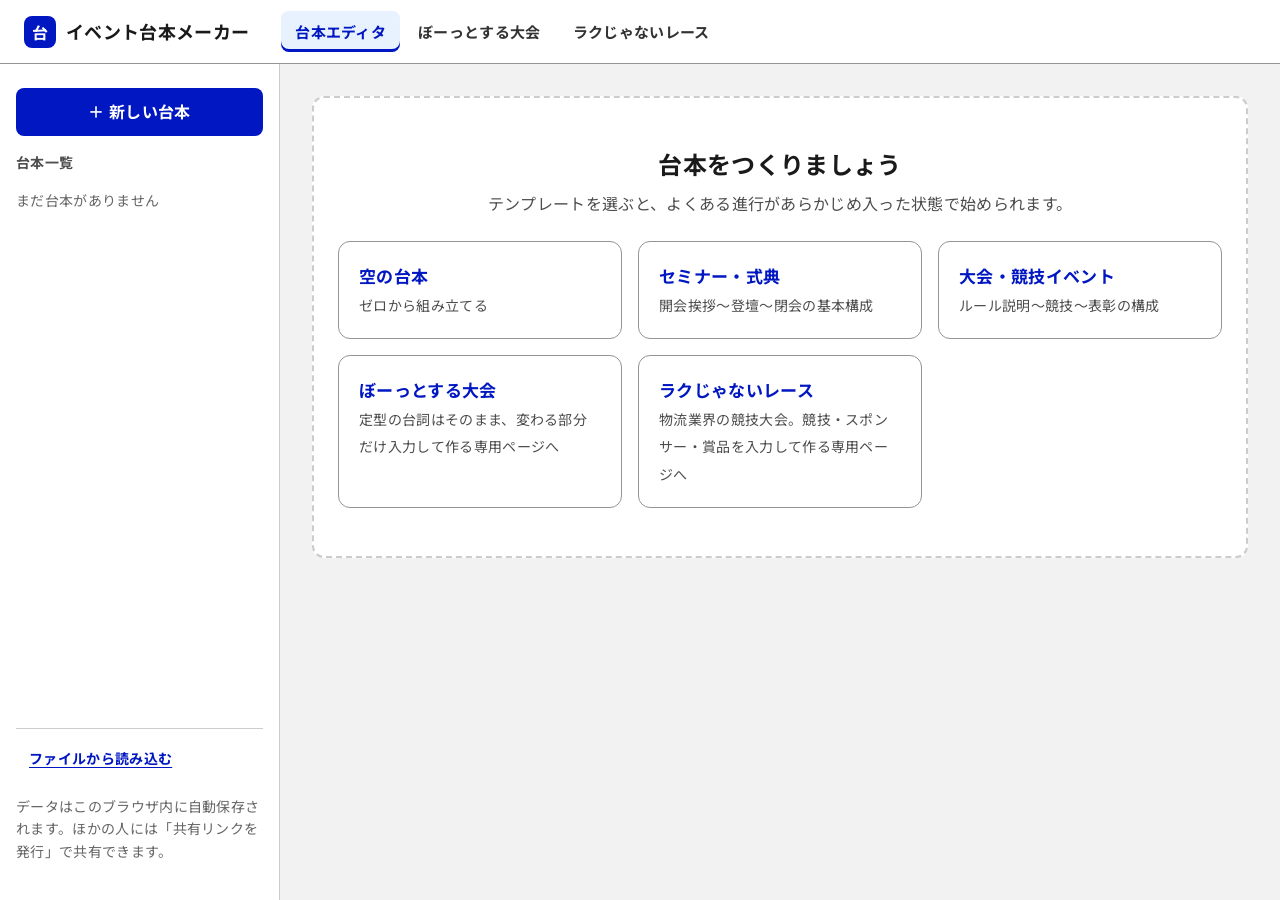
==== commit 5d0b5d2d: "ラクじゃないレースの台本ページを追加し、定型台本ページを共通化 - template-page.js：大会・レース共通の画面・保存・共有・PDF処理 - race.js：2026/5/30 八王子大会" ====
--- a/index.html
+++ b/index.html
@@ -15,6 +15,7 @@
   <nav class="app-nav" aria-label="ページ切替">
     <a href="index.html" aria-current="page">台本エディタ</a>
     <a href="taikai.html">ぼーっとする大会</a>
+    <a href="race.html">ラクじゃないレース</a>
   </nav>
   <span class="save-status" id="saveStatus" role="status" aria-live="polite"></span>
 </header>
@@ -236,6 +237,7 @@
         ${Object.entries(TEMPLATES).map(([k,t]) => `
           <button class="template-card" data-tpl="${k}"><strong>${esc(t.name)}</strong><span>${esc(t.desc)}</span></button>`).join('')}
         <a class="template-card" href="taikai.html" style="text-decoration:none"><strong>ぼーっとする大会</strong><span>定型の台詞はそのまま、変わる部分だけ入力して作る専用ページへ</span></a>
+        <a class="template-card" href="race.html" style="text-decoration:none"><strong>ラクじゃないレース</strong><span>物流業界の競技大会。競技・スポンサー・賞品を入力して作る専用ページへ</span></a>
       </div>
     </div>`;
 }
--- a/style.css
+++ b/style.css
@@ -301,10 +301,10 @@
 .tk-table tr.c-head td{border-bottom-style:hidden}
 .tk-table tr.c-cont td{border-top-style:hidden;padding-top:0}
 .pdf-mode .tk-table tr td{background:#fff}
-.pdf-mode .tk-script th:nth-child(3){width:11%!important}
-.pdf-mode .tk-script th:nth-child(4){width:10%!important}
-.pdf-mode .tk-script th:nth-child(6){width:12%!important}
-.pdf-mode .tk-script th:nth-child(7){width:9%!important}
 .pv-table tr.c-head td{border-bottom-style:hidden}
 .pv-table tr.c-cont td{padding-top:0}
 .pdf-mode .pv-table{font-size:12px}
+.tk-table tr.tk-sec-row td{background:var(--gray-800);color:#fff;font-weight:700;font-size:13px;padding:6px 10px}
+.tk-table tr.tk-sec-row mark.var{color:inherit}
+.tk-list .tk-check{padding:2px 0}
+@media (max-width:860px){.app-nav{overflow-x:auto;scrollbar-width:none;min-width:0}.app-nav a{white-space:nowrap;padding:8px}.app-header{gap:8px}}
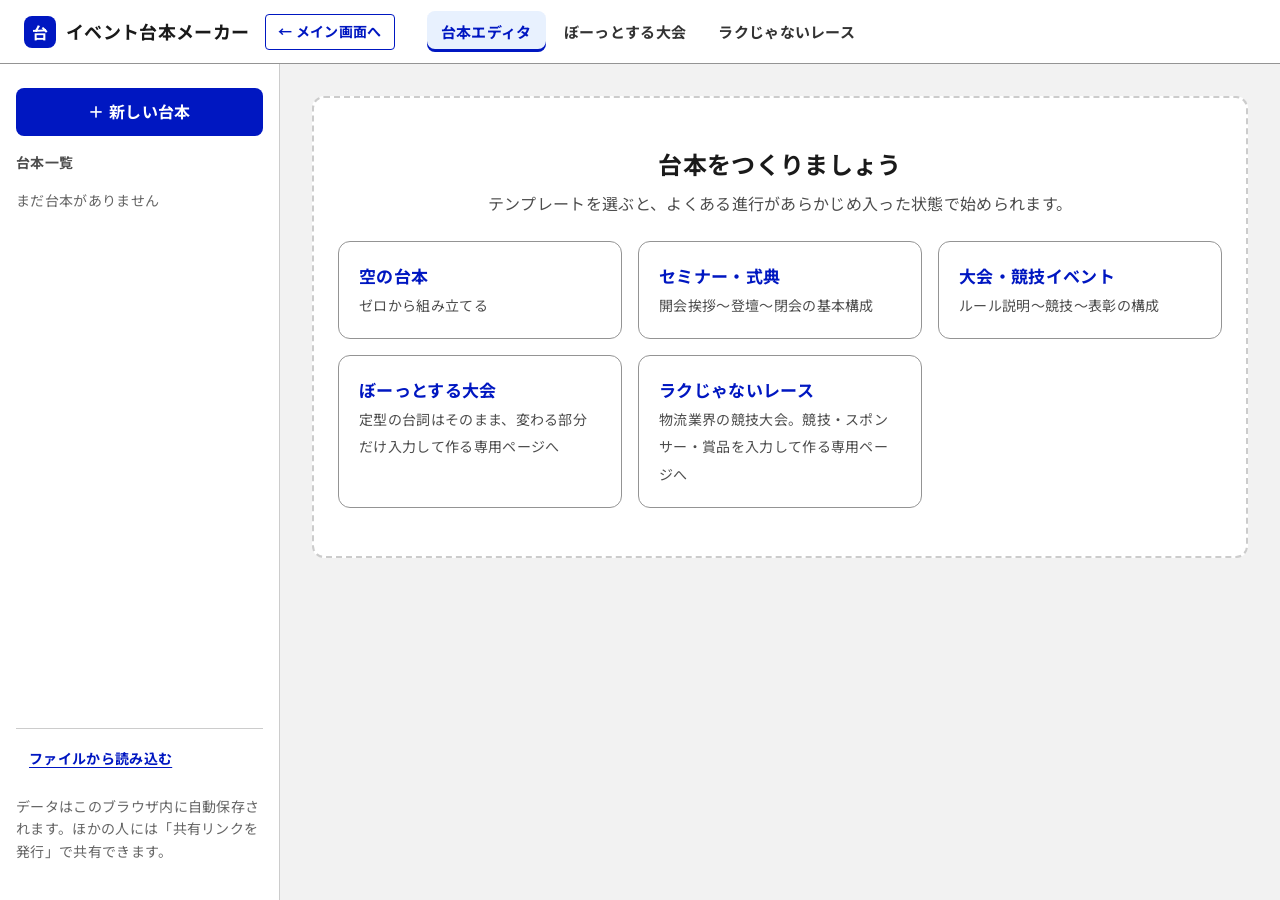
==== commit 2e480307: "全ページのヘッダーに「← メイン画面へ」を常に表示 - 台本エディタ・ぼーっとする大会・ラクじゃないレースのどの画面からも作成画面へ戻れる - ロゴからもメイン画面へ - CSS・JSに版番号を付け、" ====
--- a/index.html
+++ b/index.html
@@ -7,11 +7,12 @@
 <link rel="preconnect" href="https://fonts.googleapis.com">
 <link rel="preconnect" href="https://fonts.gstatic.com" crossorigin>
 <link href="https://fonts.googleapis.com/css2?family=Noto+Sans+JP:wght@400;700&family=Noto+Sans+Mono:wght@400;700&display=swap" rel="stylesheet">
-<link rel="stylesheet" href="style.css">
+<link rel="stylesheet" href="style.css?v=20261104c">
 </head>
 <body>
 <header class="app-header">
-  <h1 class="app-title"><span class="logo" aria-hidden="true">台</span>イベント台本メーカー</h1>
+  <h1 class="app-title"><a href="index.html#home"><span class="logo" aria-hidden="true">台</span>イベント台本メーカー</a></h1>
+  <a class="home-link" href="index.html#home" title="テンプレートを選んで新しい台本を作る画面に戻ります">← メイン画面へ</a>
   <nav class="app-nav" aria-label="ページ切替">
     <a href="index.html" aria-current="page">台本エディタ</a>
     <a href="taikai.html">ぼーっとする大会</a>
@@ -57,7 +58,7 @@
   </div>
 </dialog>
 
-<script src="share.js"></script>
+<script src="share.js?v=20261104c"></script>
 <script>
 (() => {
 'use strict';
@@ -170,11 +171,29 @@
     rows: tpl.rows(), updatedAt: Date.now(),
   };
   state.scripts.unshift(s);
-  state.currentId = s.id;
   view = 'edit';
+  openScript(s.id);
+  setTimeout(() => document.getElementById('f-title')?.select(), 0);
+}
+
+/* 作成画面（テンプレート選択）と台本の行き来。ブラウザの「戻る」でも作成画面に戻れる */
+function openScript(id){
+  const fromHome = !current();
+  leaveShared();
+  state.currentId = id; save(true);
+  if (fromHome) history.pushState({view:'edit', id}, '');
+  render(); scrollTo(0, 0);
+}
+function goHome(){
+  if (history.state?.view === 'edit') return history.back();
+  leaveShared(); state.currentId = null; save(true); render(); scrollTo(0, 0);
+}
+window.addEventListener('popstate', e => {
+  if (shared) return;
+  const id = e.state?.view === 'edit' ? e.state.id : null;
+  state.currentId = id && state.scripts.some(x => x.id === id) ? id : null;
   save(true); render();
-  setTimeout(() => document.getElementById('f-title')?.select(), 0);
-}
+});
 
 /* ---------- 描画 ---------- */
 const $main = document.getElementById('main');
@@ -185,6 +204,9 @@
   const s = current();
   if (!s) return renderEmpty();
   $main.innerHTML = `
+    <div class="no-print" style="margin-bottom:16px">
+      <button class="btn btn-secondary btn-sm" data-act="home">← 新しい台本の作成画面へ</button>
+    </div>
     <div class="toolbar no-print">
       <div class="tabs" role="tablist" aria-label="表示切替">
         <button class="tab" role="tab" aria-selected="${view==='edit'}" data-view="edit">編集</button>
@@ -391,13 +413,13 @@
 document.addEventListener('click', async e => {
   const b = e.target.closest('button'); if (!b) return;
 
-  if (b.id === 'newBtn'){ leaveShared(); state.currentId = null; renderList(); renderEmpty(); return; }
+  if (b.id === 'newBtn' || b.dataset.act === 'home'){ goHome(); return; }
   if (b.id === 'shareClose'){ document.getElementById('shareDlg').close(); return; }
   if (b.id === 'shareCopy'){ await Share.copy(document.getElementById('shareUrl').value); toast('コピーしました'); return; }
   if (b.id === 'importBtn'){ document.getElementById('importFile').click(); return; }
   if (b.id === 'toastUndo'){ undoFn && undoFn(); hideToast(); return; }
   if (b.dataset.tpl){ createScript(b.dataset.tpl); return; }
-  if (b.dataset.open){ leaveShared(); state.currentId = b.dataset.open; save(true); render(); return; }
+  if (b.dataset.open){ openScript(b.dataset.open); return; }
   if (b.dataset.view){ view = b.dataset.view; render(); return; }
 
   if (b.dataset.act === 'pdf'){
@@ -600,7 +622,10 @@
   if (!shared) return;
   shared = null; history.replaceState(null, '', location.pathname);
 }
-window.addEventListener('hashchange', () => { if (location.hash.startsWith('#s=')) location.reload(); });
+window.addEventListener('hashchange', () => {
+  if (location.hash.startsWith('#s=')) return location.reload();
+  if (location.hash === '#home'){ history.replaceState(null, '', location.pathname); leaveShared(); state.currentId = null; save(true); render(); scrollTo(0, 0); }
+});
 
 (async () => {
   const data = await Share.readLink('s');
@@ -609,7 +634,10 @@
     shared = {...data, id:'shared', rows:data.rows.map(r => ({...r, id:uid()}))};
     document.title = (shared.title || '台本') + '｜共有された台本';
   }
-  if (!state.currentId && state.scripts[0]) state.currentId = state.scripts[0].id;
+  if (location.hash === '#home'){
+    state.currentId = null;
+    history.replaceState(null, '', location.pathname);
+  } else if (!state.currentId && state.scripts[0]) state.currentId = state.scripts[0].id;
   render();
 })();
 })();
--- a/style.css
+++ b/style.css
@@ -308,3 +308,26 @@
 .tk-table tr.tk-sec-row mark.var{color:inherit}
 .tk-list .tk-check{padding:2px 0}
 @media (max-width:860px){.app-nav{overflow-x:auto;scrollbar-width:none;min-width:0}.app-nav a{white-space:nowrap;padding:8px}.app-header{gap:8px}}
+
+/* 作成・一覧画面 */
+.tk-home{display:flex;flex-direction:column;gap:24px;max-width:1040px;margin:8px auto 0}
+.tk-home-sec{background:var(--white);border:1px solid var(--gray-200);border-radius:var(--radius-12);padding:28px}
+.tk-home-sec h2{font-size:22px;margin-bottom:4px}
+.tk-home-sec .template-grid{margin-top:16px}
+.tk-home-h{font-size:15px;color:var(--gray-700);margin:20px 0 8px;padding-left:10px;border-left:4px solid var(--blue-900)}
+.tk-drafts{list-style:none;margin:8px 0 0;padding:0;display:flex;flex-direction:column;gap:8px}
+.tk-draft-item{width:100%;text-align:left;background:var(--white);border:1px solid var(--gray-420);border-radius:var(--radius-8);padding:14px 16px;cursor:pointer;display:flex;flex-direction:column;gap:2px}
+.tk-draft-item:hover{border-color:var(--blue-900);background:var(--blue-50)}
+.tk-draft-name{font-weight:700;color:var(--blue-900);text-decoration:underline;text-underline-offset:3px}
+.tk-draft-meta{font-size:13px;color:var(--gray-600)}
+@media (max-width:860px){.tk-home-sec{padding:20px 16px}}
+
+/* どの画面からでもメイン画面（新しい台本の作成画面）へ戻れるリンク */
+.app-title a{display:flex;align-items:center;gap:10px;color:inherit;text-decoration:none}
+.app-title a:hover{text-decoration:underline}
+.home-link{display:inline-flex;align-items:center;min-height:36px;padding:0 12px;border:1px solid var(--blue-900);border-radius:var(--radius-4);color:var(--blue-900);background:var(--white);font-weight:700;font-size:14px;text-decoration:none;white-space:nowrap}
+.home-link:hover{background:var(--blue-50);color:var(--blue-1000);text-decoration:underline}
+@media (max-width:860px){.home-link{padding:0 8px;font-size:13px}}
+.app-nav a,.save-status{white-space:nowrap}
+@media (max-width:1180px){.app-title{font-size:0}.app-title .logo{font-size:16px}.app-nav{margin-left:0;overflow-x:auto;scrollbar-width:none;min-width:0}}
+@media (max-width:700px){.save-status{display:none}}
